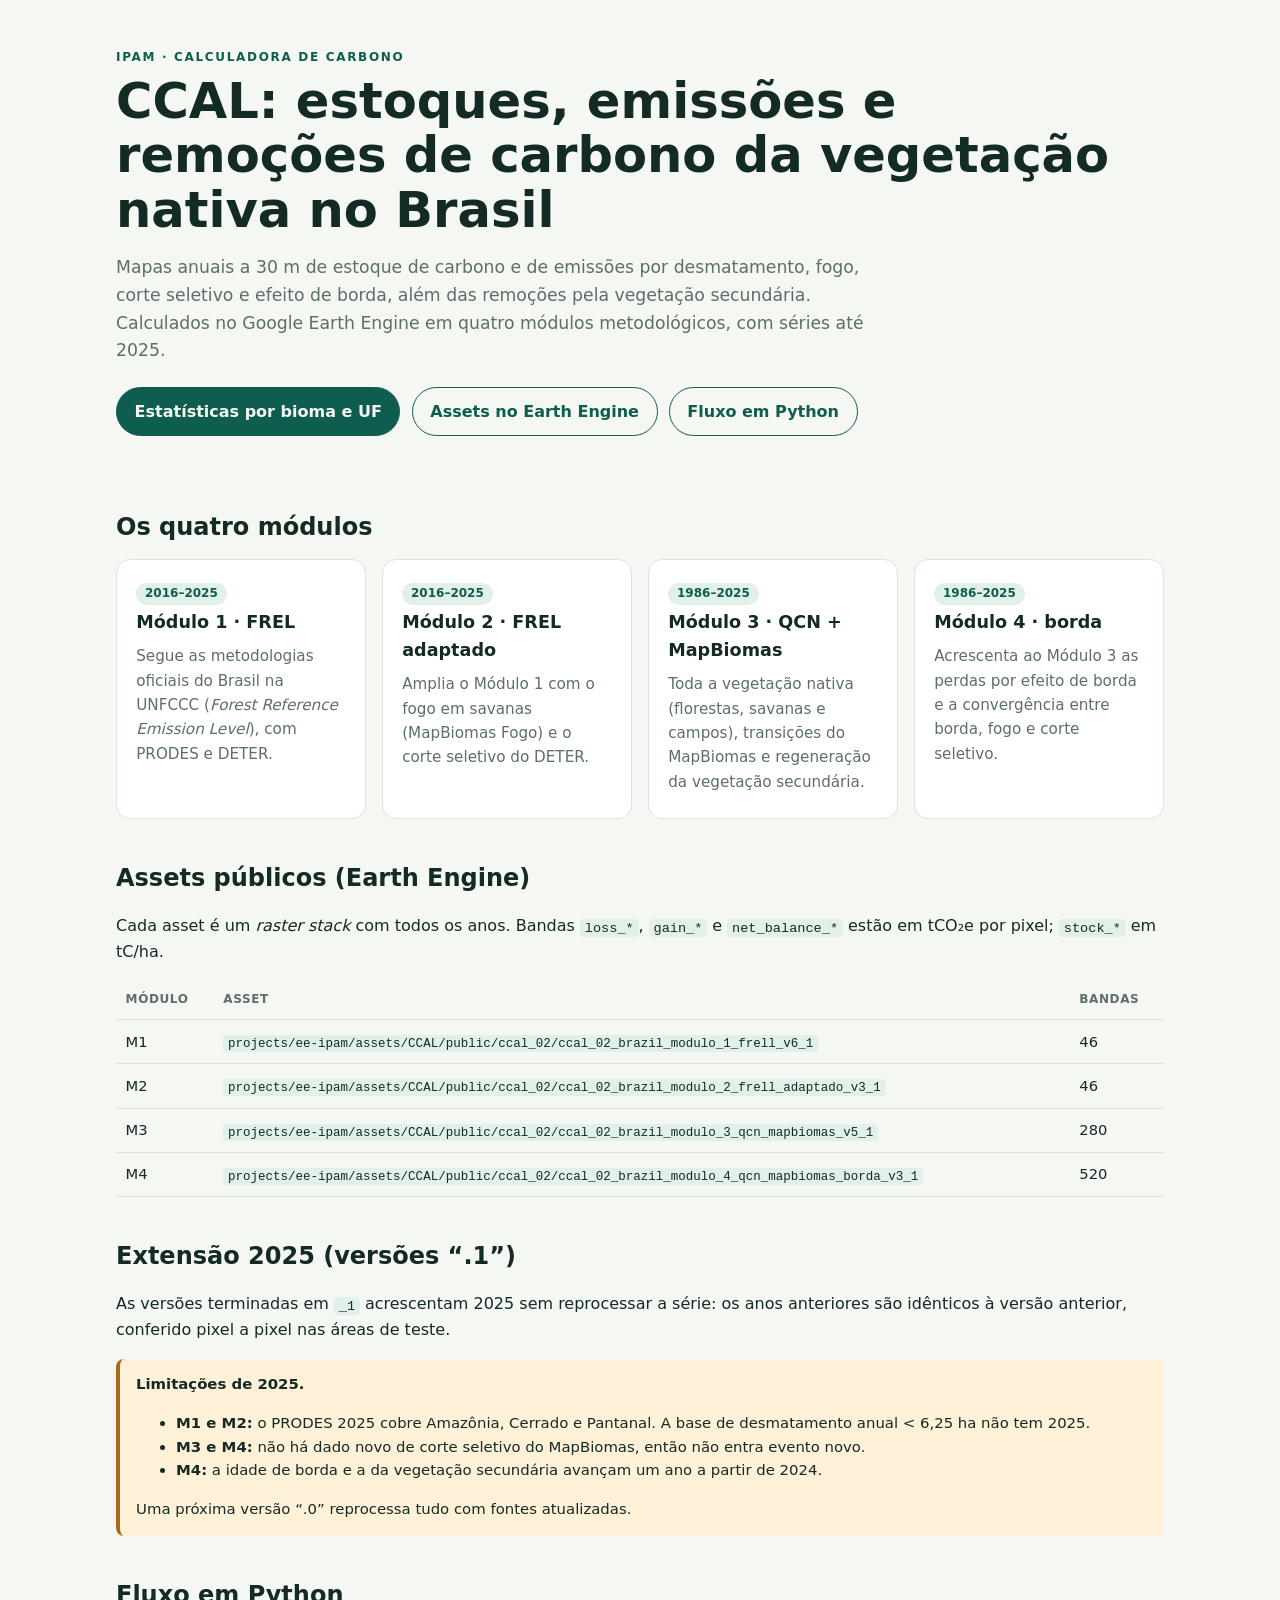
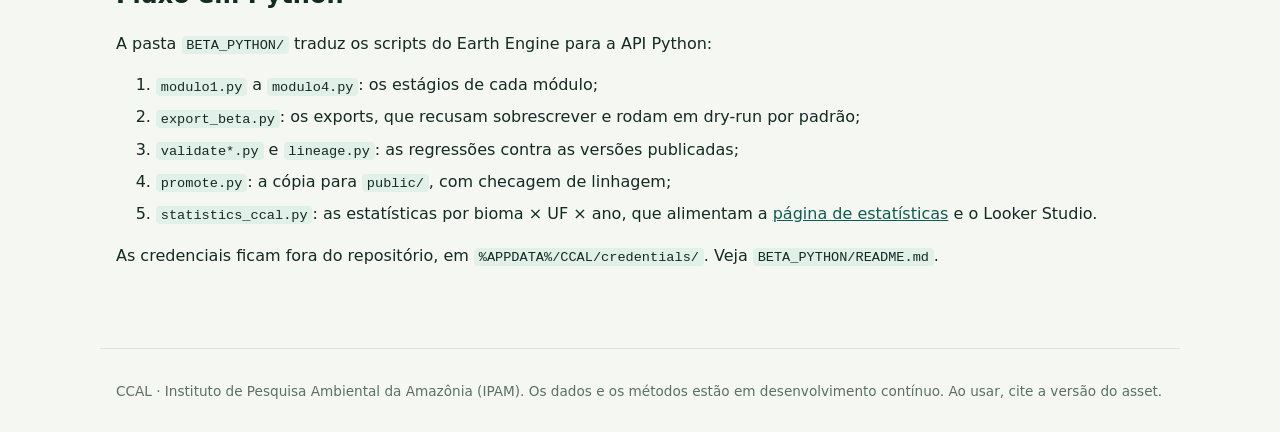
==== docs/index.html @ 39709567 "Estatísticas bioma × UF e site do GitHub Pages - statistics_ccal: extract/download/build das somas p" ====
<!doctype html>
<html lang="pt-BR">
<head>
<meta charset="utf-8">
<meta name="viewport" content="width=device-width, initial-scale=1">
<title>CCAL · Calculadora de Carbono</title>
<meta name="description" content="Calculadora de Carbono (CCAL) do IPAM: estoques, emissões e remoções de carbono da vegetação nativa no Brasil, 4 módulos metodológicos no Google Earth Engine.">
<style>
:root{--ink:#142a24;--muted:#5c6f68;--paper:#f5f7f2;--card:#fff;--line:#dbe4de;--forest:#0f5d4f;--soft:#e1f0e9;--amber:#aa6918;--amber-soft:#fff0d8}
@media (prefers-color-scheme:dark){:root{--ink:#e4ece8;--muted:#a3b5ad;--paper:#101816;--card:#17221f;--line:#2a3a35;--forest:#6cc4a6;--soft:#1d3a32;--amber:#e3ae5c;--amber-soft:#3a2d17}}
*{box-sizing:border-box}
body{margin:0;background:var(--paper);color:var(--ink);font:16px/1.6 system-ui,-apple-system,"Segoe UI",sans-serif}
a{color:var(--forest)}
header{padding:3rem 1rem 2rem;max-width:1080px;margin:auto}
.eyebrow{text-transform:uppercase;letter-spacing:.14em;font-size:.75rem;font-weight:750;color:var(--forest)}
h1{font-size:clamp(2rem,5vw,3.1rem);line-height:1.1;margin:.4rem 0 1rem}
h2{font-size:1.5rem;margin:2.5rem 0 .8rem}
header p{max-width:70ch;color:var(--muted);font-size:1.08rem}
main{max-width:1080px;margin:auto;padding:0 1rem 4rem}
.grid{display:grid;grid-template-columns:repeat(auto-fit,minmax(240px,1fr));gap:1rem}
.card{background:var(--card);border:1px solid var(--line);border-radius:14px;padding:1.2rem}
.card h3{margin:.2rem 0 .5rem;font-size:1.1rem}
.card p{margin:.3rem 0;color:var(--muted);font-size:.95rem}
.tag{display:inline-block;font-size:.75rem;font-weight:700;padding:.1rem .55rem;border-radius:99px;background:var(--soft);color:var(--forest)}
.cta{display:flex;flex-wrap:wrap;gap:.7rem;margin-top:1.4rem}
.cta a{padding:.65rem 1.1rem;border-radius:999px;border:1px solid var(--forest);text-decoration:none;font-weight:700}
.cta a.primary{background:var(--forest);color:var(--paper)}
code{font-size:.85em;background:var(--soft);padding:.1rem .3rem;border-radius:4px;overflow-wrap:anywhere}
.table-wrap{overflow-x:auto}
table{width:100%;border-collapse:collapse;font-size:.92rem;min-width:620px}
th,td{text-align:left;padding:.6rem;border-bottom:1px solid var(--line);vertical-align:top}
th{font-size:.75rem;text-transform:uppercase;letter-spacing:.05em;color:var(--muted)}
.note{background:var(--amber-soft);border-left:4px solid var(--amber);padding:.9rem 1rem;border-radius:8px;font-size:.93rem}
ol li{margin:.4rem 0}
footer{max-width:1080px;margin:auto;padding:2rem 1rem;color:var(--muted);font-size:.85rem;border-top:1px solid var(--line)}
</style>
</head>
<body>
<header>
  <div class="eyebrow">IPAM · Calculadora de Carbono</div>
  <h1>CCAL: estoques, emissões e remoções de carbono da vegetação nativa no Brasil</h1>
  <p>Mapas anuais a 30 m de estoque de carbono e de emissões por desmatamento, fogo, corte seletivo e efeito de borda, além das remoções pela vegetação secundária. Calculados no Google Earth Engine em quatro módulos metodológicos, com séries até 2025.</p>
  <div class="cta">
    <a class="primary" href="estatisticas.html">Estatísticas por bioma e UF</a>
    <a href="#dados">Assets no Earth Engine</a>
    <a href="#fluxo">Fluxo em Python</a>
  </div>
</header>
<main>
  <h2>Os quatro módulos</h2>
  <div class="grid">
    <div class="card"><span class="tag">2016–2025</span><h3>Módulo 1 · FREL</h3><p>Segue as metodologias oficiais do Brasil na UNFCCC (<em>Forest Reference Emission Level</em>), com PRODES e DETER.</p></div>
    <div class="card"><span class="tag">2016–2025</span><h3>Módulo 2 · FREL adaptado</h3><p>Amplia o Módulo 1 com o fogo em savanas (MapBiomas Fogo) e o corte seletivo do DETER.</p></div>
    <div class="card"><span class="tag">1986–2025</span><h3>Módulo 3 · QCN + MapBiomas</h3><p>Toda a vegetação nativa (florestas, savanas e campos), transições do MapBiomas e regeneração da vegetação secundária.</p></div>
    <div class="card"><span class="tag">1986–2025</span><h3>Módulo 4 · borda</h3><p>Acrescenta ao Módulo 3 as perdas por efeito de borda e a convergência entre borda, fogo e corte seletivo.</p></div>
  </div>

  <h2 id="dados">Assets públicos (Earth Engine)</h2>
  <p>Cada asset é um <em>raster stack</em> com todos os anos. Bandas <code>loss_*</code>, <code>gain_*</code> e <code>net_balance_*</code> estão em tCO₂e por pixel; <code>stock_*</code> em tC/ha.</p>
  <div class="table-wrap"><table>
    <thead><tr><th>Módulo</th><th>Asset</th><th>Bandas</th></tr></thead>
    <tbody>
      <tr><td>M1</td><td><code>projects/ee-ipam/assets/CCAL/public/ccal_02/ccal_02_brazil_modulo_1_frell_v6_1</code></td><td>46</td></tr>
      <tr><td>M2</td><td><code>projects/ee-ipam/assets/CCAL/public/ccal_02/ccal_02_brazil_modulo_2_frell_adaptado_v3_1</code></td><td>46</td></tr>
      <tr><td>M3</td><td><code>projects/ee-ipam/assets/CCAL/public/ccal_02/ccal_02_brazil_modulo_3_qcn_mapbiomas_v5_1</code></td><td>280</td></tr>
      <tr><td>M4</td><td><code>projects/ee-ipam/assets/CCAL/public/ccal_02/ccal_02_brazil_modulo_4_qcn_mapbiomas_borda_v3_1</code></td><td>520</td></tr>
    </tbody>
  </table></div>

  <h2>Extensão 2025 (versões “.1”)</h2>
  <p>As versões terminadas em <code>_1</code> acrescentam 2025 sem reprocessar a série: os anos anteriores são idênticos à versão anterior, conferido pixel a pixel nas áreas de teste.</p>
  <div class="note">
    <strong>Limitações de 2025.</strong>
    <ul>
      <li><strong>M1 e M2:</strong> o PRODES 2025 cobre Amazônia, Cerrado e Pantanal. A base de desmatamento anual &lt; 6,25 ha não tem 2025.</li>
      <li><strong>M3 e M4:</strong> não há dado novo de corte seletivo do MapBiomas, então não entra evento novo.</li>
      <li><strong>M4:</strong> a idade de borda e a da vegetação secundária avançam um ano a partir de 2024.</li>
    </ul>
    Uma próxima versão “.0” reprocessa tudo com fontes atualizadas.
  </div>

  <h2 id="fluxo">Fluxo em Python</h2>
  <p>A pasta <code>BETA_PYTHON/</code> traduz os scripts do Earth Engine para a API Python:</p>
  <ol>
    <li><code>modulo1.py</code> a <code>modulo4.py</code>: os estágios de cada módulo;</li>
    <li><code>export_beta.py</code>: os exports, que recusam sobrescrever e rodam em dry-run por padrão;</li>
    <li><code>validate*.py</code> e <code>lineage.py</code>: as regressões contra as versões publicadas;</li>
    <li><code>promote.py</code>: a cópia para <code>public/</code>, com checagem de linhagem;</li>
    <li><code>statistics_ccal.py</code>: as estatísticas por bioma × UF × ano, que alimentam a <a href="estatisticas.html">página de estatísticas</a> e o Looker Studio.</li>
  </ol>
  <p>As credenciais ficam fora do repositório, em <code>%APPDATA%/CCAL/credentials/</code>. Veja <code>BETA_PYTHON/README.md</code>.</p>
</main>
<footer>CCAL · Instituto de Pesquisa Ambiental da Amazônia (IPAM). Os dados e os métodos estão em desenvolvimento contínuo. Ao usar, cite a versão do asset.</footer>
</body>
</html>
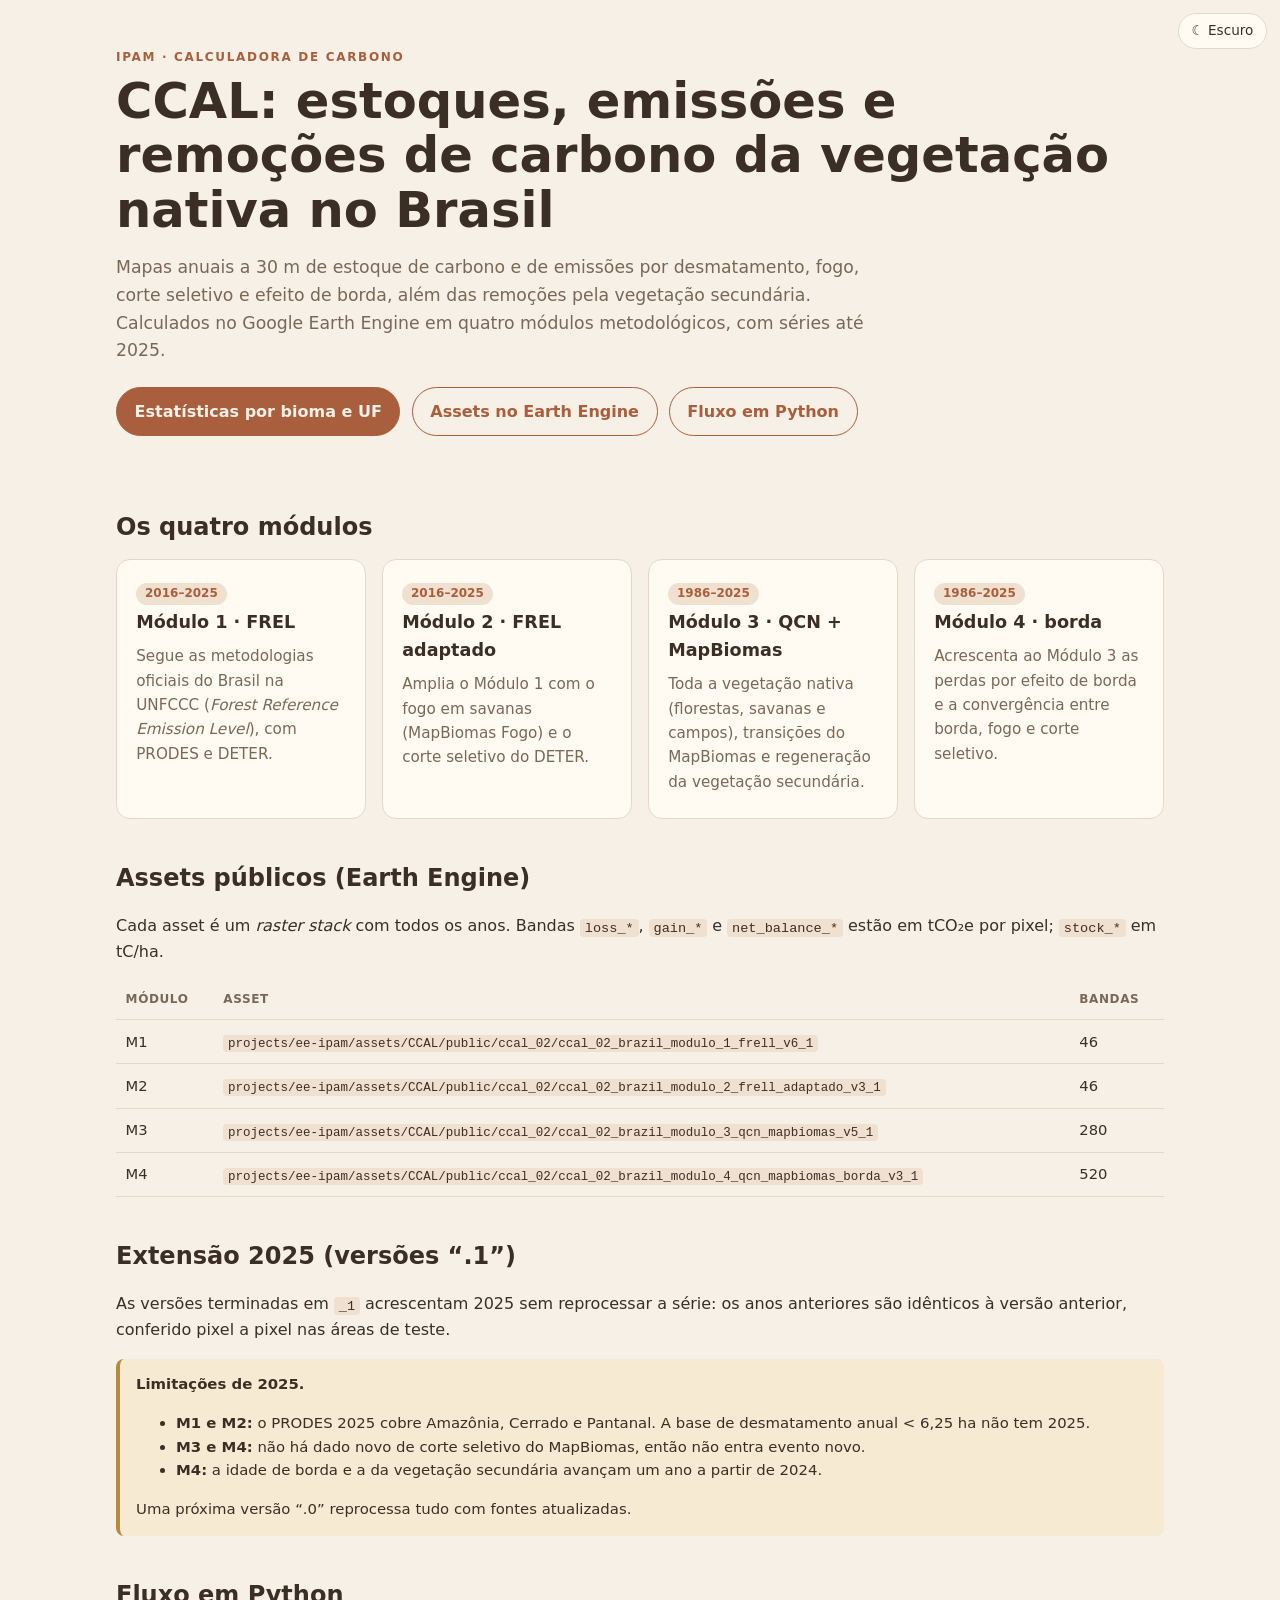
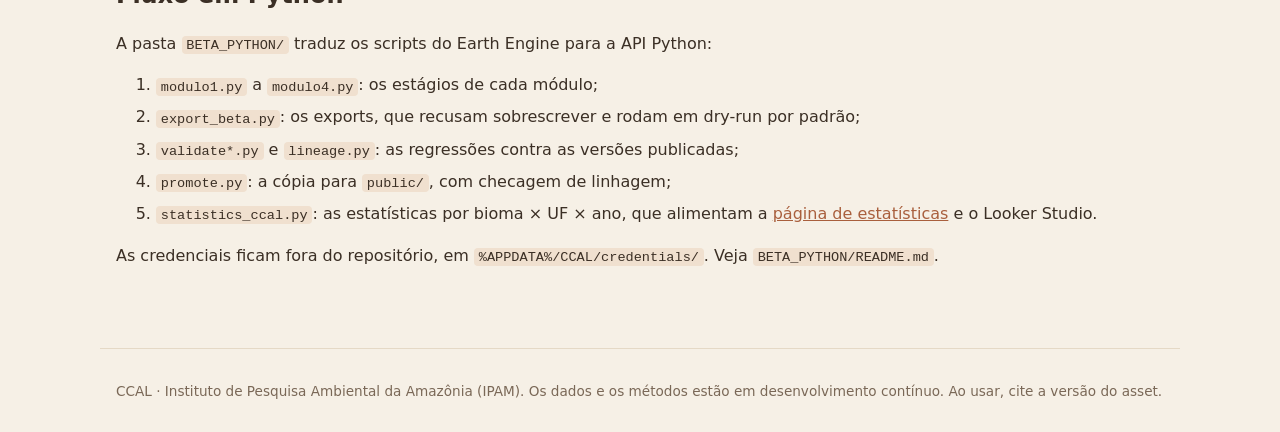
==== commit 1a3760e8: "Site: tema claro terroso/pastel e alternativa escura terrosa (botão de tema) Co-Authored-By: Claude " ====
--- a/docs/index.html
+++ b/docs/index.html
@@ -6,8 +6,9 @@
 <title>CCAL · Calculadora de Carbono</title>
 <meta name="description" content="Calculadora de Carbono (CCAL) do IPAM: estoques, emissões e remoções de carbono da vegetação nativa no Brasil, 4 módulos metodológicos no Google Earth Engine.">
 <style>
-:root{--ink:#142a24;--muted:#5c6f68;--paper:#f5f7f2;--card:#fff;--line:#dbe4de;--forest:#0f5d4f;--soft:#e1f0e9;--amber:#aa6918;--amber-soft:#fff0d8}
-@media (prefers-color-scheme:dark){:root{--ink:#e4ece8;--muted:#a3b5ad;--paper:#101816;--card:#17221f;--line:#2a3a35;--forest:#6cc4a6;--soft:#1d3a32;--amber:#e3ae5c;--amber-soft:#3a2d17}}
+:root{--ink:#3b2f25;--muted:#7a6857;--paper:#f6f0e6;--card:#fffaf2;--line:#e5d9c6;--forest:#a95f3d;--soft:#f0e0cf;--amber:#b88a3e;--amber-soft:#f6ead2}
+:root[data-theme=dark]{--ink:#f1e6d6;--muted:#c4b29d;--paper:#352b24;--card:#41352c;--line:#5a4a3d;--forest:#e2a17c;--soft:#4d3d31;--amber:#d9b26a;--amber-soft:#4a3d2a}
+.theme{position:fixed;top:.8rem;right:.8rem;border:1px solid var(--line);background:var(--card);color:var(--ink);border-radius:999px;padding:.4rem .8rem;font:inherit;font-size:.85rem;cursor:pointer}
 *{box-sizing:border-box}
 body{margin:0;background:var(--paper);color:var(--ink);font:16px/1.6 system-ui,-apple-system,"Segoe UI",sans-serif}
 a{color:var(--forest)}
@@ -36,6 +37,13 @@
 </style>
 </head>
 <body>
+<button class="theme" id="theme" type="button">☾ Escuro</button>
+<script>
+(function(){var r=document.documentElement,b=document.getElementById('theme');
+function set(t){r.dataset.theme=t;b.textContent=t==='dark'?'☀ Claro':'☾ Escuro';try{localStorage.setItem('ccal-theme',t)}catch(e){}}
+var s='light';try{s=localStorage.getItem('ccal-theme')||'light'}catch(e){}set(s);
+b.onclick=function(){set(r.dataset.theme==='dark'?'light':'dark')};})();
+</script>
 <header>
   <div class="eyebrow">IPAM · Calculadora de Carbono</div>
   <h1>CCAL: estoques, emissões e remoções de carbono da vegetação nativa no Brasil</h1>
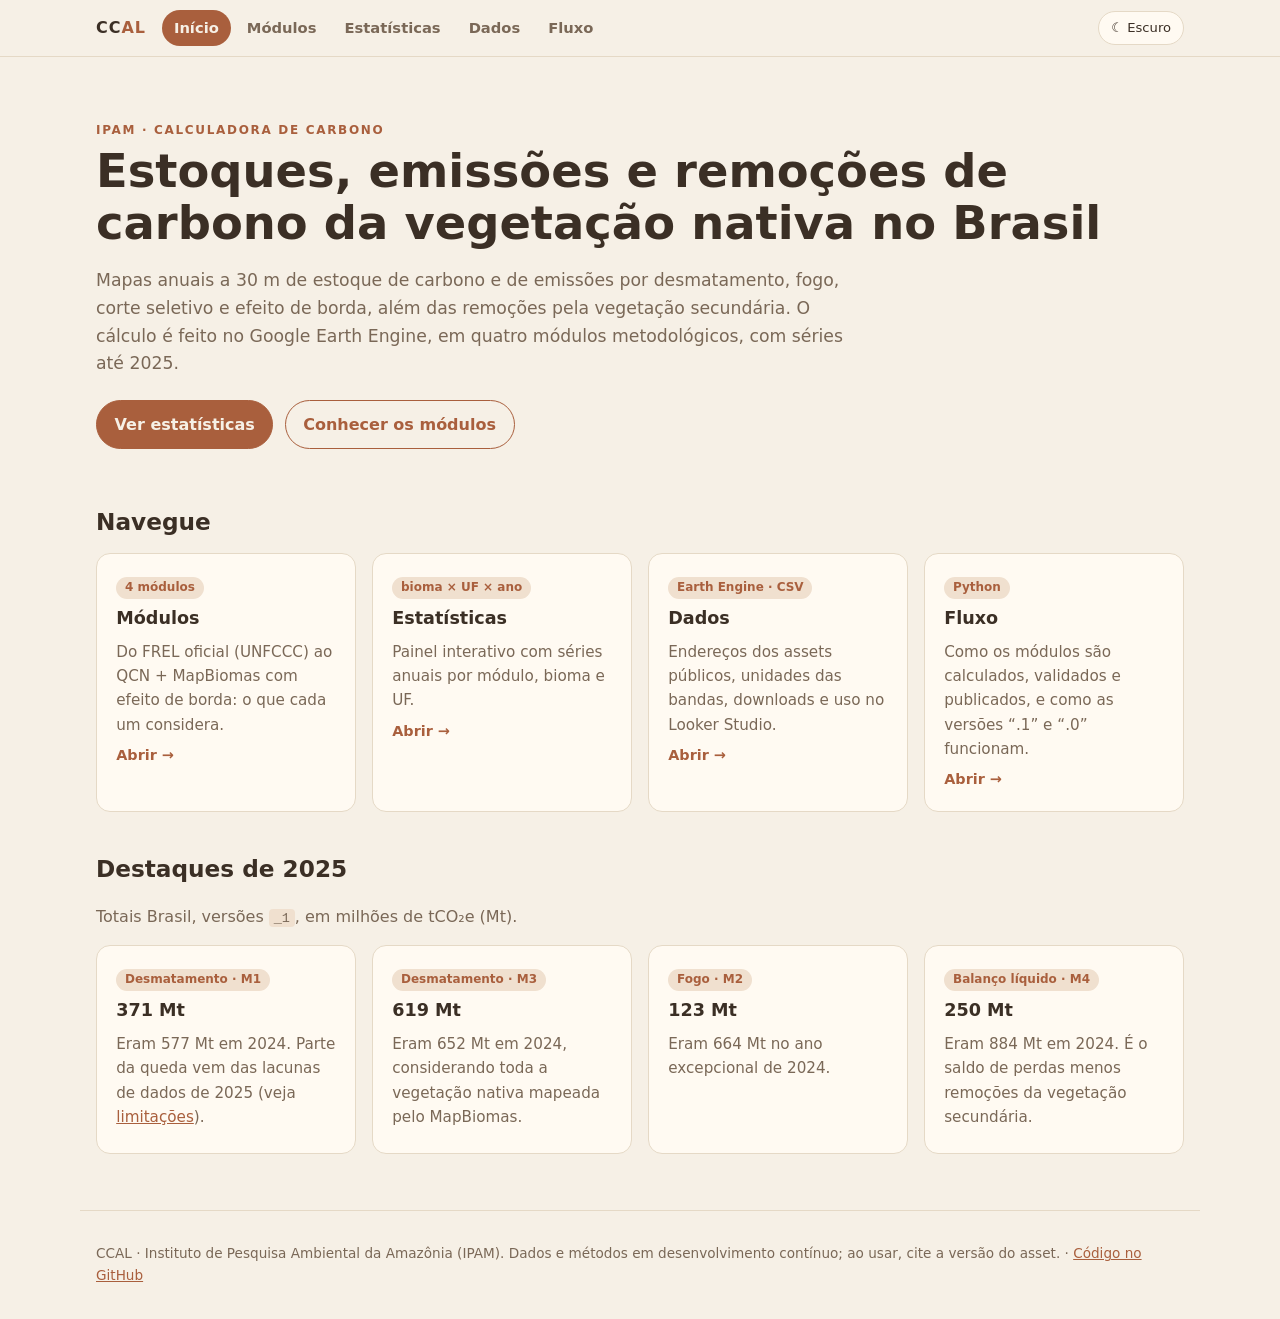
==== commit ed3338f5: "Site: home com navegação entre páginas (Módulos, Estatísticas, Dados, Fluxo) e CSS/JS comuns Co-Auth" ====
--- a/docs/index.html
+++ b/docs/index.html
@@ -4,100 +4,39 @@
 <meta charset="utf-8">
 <meta name="viewport" content="width=device-width, initial-scale=1">
 <title>CCAL · Calculadora de Carbono</title>
-<meta name="description" content="Calculadora de Carbono (CCAL) do IPAM: estoques, emissões e remoções de carbono da vegetação nativa no Brasil, 4 módulos metodológicos no Google Earth Engine.">
-<style>
-:root{--ink:#3b2f25;--muted:#7a6857;--paper:#f6f0e6;--card:#fffaf2;--line:#e5d9c6;--forest:#a95f3d;--soft:#f0e0cf;--amber:#b88a3e;--amber-soft:#f6ead2}
-:root[data-theme=dark]{--ink:#f1e6d6;--muted:#c4b29d;--paper:#352b24;--card:#41352c;--line:#5a4a3d;--forest:#e2a17c;--soft:#4d3d31;--amber:#d9b26a;--amber-soft:#4a3d2a}
-.theme{position:fixed;top:.8rem;right:.8rem;border:1px solid var(--line);background:var(--card);color:var(--ink);border-radius:999px;padding:.4rem .8rem;font:inherit;font-size:.85rem;cursor:pointer}
-*{box-sizing:border-box}
-body{margin:0;background:var(--paper);color:var(--ink);font:16px/1.6 system-ui,-apple-system,"Segoe UI",sans-serif}
-a{color:var(--forest)}
-header{padding:3rem 1rem 2rem;max-width:1080px;margin:auto}
-.eyebrow{text-transform:uppercase;letter-spacing:.14em;font-size:.75rem;font-weight:750;color:var(--forest)}
-h1{font-size:clamp(2rem,5vw,3.1rem);line-height:1.1;margin:.4rem 0 1rem}
-h2{font-size:1.5rem;margin:2.5rem 0 .8rem}
-header p{max-width:70ch;color:var(--muted);font-size:1.08rem}
-main{max-width:1080px;margin:auto;padding:0 1rem 4rem}
-.grid{display:grid;grid-template-columns:repeat(auto-fit,minmax(240px,1fr));gap:1rem}
-.card{background:var(--card);border:1px solid var(--line);border-radius:14px;padding:1.2rem}
-.card h3{margin:.2rem 0 .5rem;font-size:1.1rem}
-.card p{margin:.3rem 0;color:var(--muted);font-size:.95rem}
-.tag{display:inline-block;font-size:.75rem;font-weight:700;padding:.1rem .55rem;border-radius:99px;background:var(--soft);color:var(--forest)}
-.cta{display:flex;flex-wrap:wrap;gap:.7rem;margin-top:1.4rem}
-.cta a{padding:.65rem 1.1rem;border-radius:999px;border:1px solid var(--forest);text-decoration:none;font-weight:700}
-.cta a.primary{background:var(--forest);color:var(--paper)}
-code{font-size:.85em;background:var(--soft);padding:.1rem .3rem;border-radius:4px;overflow-wrap:anywhere}
-.table-wrap{overflow-x:auto}
-table{width:100%;border-collapse:collapse;font-size:.92rem;min-width:620px}
-th,td{text-align:left;padding:.6rem;border-bottom:1px solid var(--line);vertical-align:top}
-th{font-size:.75rem;text-transform:uppercase;letter-spacing:.05em;color:var(--muted)}
-.note{background:var(--amber-soft);border-left:4px solid var(--amber);padding:.9rem 1rem;border-radius:8px;font-size:.93rem}
-ol li{margin:.4rem 0}
-footer{max-width:1080px;margin:auto;padding:2rem 1rem;color:var(--muted);font-size:.85rem;border-top:1px solid var(--line)}
-</style>
+<meta name="description" content="Calculadora de Carbono (CCAL) do IPAM: estoques, emissões e remoções de carbono da vegetação nativa no Brasil, em 4 módulos no Google Earth Engine.">
+<link rel="stylesheet" href="assets/site.css">
 </head>
 <body>
-<button class="theme" id="theme" type="button">☾ Escuro</button>
-<script>
-(function(){var r=document.documentElement,b=document.getElementById('theme');
-function set(t){r.dataset.theme=t;b.textContent=t==='dark'?'☀ Claro':'☾ Escuro';try{localStorage.setItem('ccal-theme',t)}catch(e){}}
-var s='light';try{s=localStorage.getItem('ccal-theme')||'light'}catch(e){}set(s);
-b.onclick=function(){set(r.dataset.theme==='dark'?'light':'dark')};})();
-</script>
-<header>
-  <div class="eyebrow">IPAM · Calculadora de Carbono</div>
-  <h1>CCAL: estoques, emissões e remoções de carbono da vegetação nativa no Brasil</h1>
-  <p>Mapas anuais a 30 m de estoque de carbono e de emissões por desmatamento, fogo, corte seletivo e efeito de borda, além das remoções pela vegetação secundária. Calculados no Google Earth Engine em quatro módulos metodológicos, com séries até 2025.</p>
-  <div class="cta">
-    <a class="primary" href="estatisticas.html">Estatísticas por bioma e UF</a>
-    <a href="#dados">Assets no Earth Engine</a>
-    <a href="#fluxo">Fluxo em Python</a>
-  </div>
-</header>
+<script src="assets/site.js"></script>
 <main>
-  <h2>Os quatro módulos</h2>
+  <section class="hero">
+    <div class="eyebrow">IPAM · Calculadora de Carbono</div>
+    <h1>Estoques, emissões e remoções de carbono da vegetação nativa no Brasil</h1>
+    <p class="lead">Mapas anuais a 30 m de estoque de carbono e de emissões por desmatamento, fogo, corte seletivo e efeito de borda, além das remoções pela vegetação secundária. O cálculo é feito no Google Earth Engine, em quatro módulos metodológicos, com séries até 2025.</p>
+    <div class="cta">
+      <a class="primary" href="estatisticas.html">Ver estatísticas</a>
+      <a href="modulos.html">Conhecer os módulos</a>
+    </div>
+  </section>
+
+  <h2>Navegue</h2>
   <div class="grid">
-    <div class="card"><span class="tag">2016–2025</span><h3>Módulo 1 · FREL</h3><p>Segue as metodologias oficiais do Brasil na UNFCCC (<em>Forest Reference Emission Level</em>), com PRODES e DETER.</p></div>
-    <div class="card"><span class="tag">2016–2025</span><h3>Módulo 2 · FREL adaptado</h3><p>Amplia o Módulo 1 com o fogo em savanas (MapBiomas Fogo) e o corte seletivo do DETER.</p></div>
-    <div class="card"><span class="tag">1986–2025</span><h3>Módulo 3 · QCN + MapBiomas</h3><p>Toda a vegetação nativa (florestas, savanas e campos), transições do MapBiomas e regeneração da vegetação secundária.</p></div>
-    <div class="card"><span class="tag">1986–2025</span><h3>Módulo 4 · borda</h3><p>Acrescenta ao Módulo 3 as perdas por efeito de borda e a convergência entre borda, fogo e corte seletivo.</p></div>
+    <a class="card" href="modulos.html"><span class="tag">4 módulos</span><h3>Módulos</h3><p>Do FREL oficial (UNFCCC) ao QCN + MapBiomas com efeito de borda: o que cada um considera.</p><span class="go">Abrir →</span></a>
+    <a class="card" href="estatisticas.html"><span class="tag">bioma × UF × ano</span><h3>Estatísticas</h3><p>Painel interativo com séries anuais por módulo, bioma e UF.</p><span class="go">Abrir →</span></a>
+    <a class="card" href="dados.html"><span class="tag">Earth Engine · CSV</span><h3>Dados</h3><p>Endereços dos assets públicos, unidades das bandas, downloads e uso no Looker Studio.</p><span class="go">Abrir →</span></a>
+    <a class="card" href="fluxo.html"><span class="tag">Python</span><h3>Fluxo</h3><p>Como os módulos são calculados, validados e publicados, e como as versões “.1” e “.0” funcionam.</p><span class="go">Abrir →</span></a>
   </div>
 
-  <h2 id="dados">Assets públicos (Earth Engine)</h2>
-  <p>Cada asset é um <em>raster stack</em> com todos os anos. Bandas <code>loss_*</code>, <code>gain_*</code> e <code>net_balance_*</code> estão em tCO₂e por pixel; <code>stock_*</code> em tC/ha.</p>
-  <div class="table-wrap"><table>
-    <thead><tr><th>Módulo</th><th>Asset</th><th>Bandas</th></tr></thead>
-    <tbody>
-      <tr><td>M1</td><td><code>projects/ee-ipam/assets/CCAL/public/ccal_02/ccal_02_brazil_modulo_1_frell_v6_1</code></td><td>46</td></tr>
-      <tr><td>M2</td><td><code>projects/ee-ipam/assets/CCAL/public/ccal_02/ccal_02_brazil_modulo_2_frell_adaptado_v3_1</code></td><td>46</td></tr>
-      <tr><td>M3</td><td><code>projects/ee-ipam/assets/CCAL/public/ccal_02/ccal_02_brazil_modulo_3_qcn_mapbiomas_v5_1</code></td><td>280</td></tr>
-      <tr><td>M4</td><td><code>projects/ee-ipam/assets/CCAL/public/ccal_02/ccal_02_brazil_modulo_4_qcn_mapbiomas_borda_v3_1</code></td><td>520</td></tr>
-    </tbody>
-  </table></div>
-
-  <h2>Extensão 2025 (versões “.1”)</h2>
-  <p>As versões terminadas em <code>_1</code> acrescentam 2025 sem reprocessar a série: os anos anteriores são idênticos à versão anterior, conferido pixel a pixel nas áreas de teste.</p>
-  <div class="note">
-    <strong>Limitações de 2025.</strong>
-    <ul>
-      <li><strong>M1 e M2:</strong> o PRODES 2025 cobre Amazônia, Cerrado e Pantanal. A base de desmatamento anual &lt; 6,25 ha não tem 2025.</li>
-      <li><strong>M3 e M4:</strong> não há dado novo de corte seletivo do MapBiomas, então não entra evento novo.</li>
-      <li><strong>M4:</strong> a idade de borda e a da vegetação secundária avançam um ano a partir de 2024.</li>
-    </ul>
-    Uma próxima versão “.0” reprocessa tudo com fontes atualizadas.
+  <h2>Destaques de 2025</h2>
+  <p class="muted">Totais Brasil, versões <code>_1</code>, em milhões de tCO₂e (Mt).</p>
+  <div class="grid">
+    <div class="card"><span class="tag">Desmatamento · M1</span><h3>371 Mt</h3><p>Eram 577 Mt em 2024. Parte da queda vem das lacunas de dados de 2025 (veja <a href="dados.html#limitacoes">limitações</a>).</p></div>
+    <div class="card"><span class="tag">Desmatamento · M3</span><h3>619 Mt</h3><p>Eram 652 Mt em 2024, considerando toda a vegetação nativa mapeada pelo MapBiomas.</p></div>
+    <div class="card"><span class="tag">Fogo · M2</span><h3>123 Mt</h3><p>Eram 664 Mt no ano excepcional de 2024.</p></div>
+    <div class="card"><span class="tag">Balanço líquido · M4</span><h3>250 Mt</h3><p>Eram 884 Mt em 2024. É o saldo de perdas menos remoções da vegetação secundária.</p></div>
   </div>
-
-  <h2 id="fluxo">Fluxo em Python</h2>
-  <p>A pasta <code>BETA_PYTHON/</code> traduz os scripts do Earth Engine para a API Python:</p>
-  <ol>
-    <li><code>modulo1.py</code> a <code>modulo4.py</code>: os estágios de cada módulo;</li>
-    <li><code>export_beta.py</code>: os exports, que recusam sobrescrever e rodam em dry-run por padrão;</li>
-    <li><code>validate*.py</code> e <code>lineage.py</code>: as regressões contra as versões publicadas;</li>
-    <li><code>promote.py</code>: a cópia para <code>public/</code>, com checagem de linhagem;</li>
-    <li><code>statistics_ccal.py</code>: as estatísticas por bioma × UF × ano, que alimentam a <a href="estatisticas.html">página de estatísticas</a> e o Looker Studio.</li>
-  </ol>
-  <p>As credenciais ficam fora do repositório, em <code>%APPDATA%/CCAL/credentials/</code>. Veja <code>BETA_PYTHON/README.md</code>.</p>
 </main>
-<footer>CCAL · Instituto de Pesquisa Ambiental da Amazônia (IPAM). Os dados e os métodos estão em desenvolvimento contínuo. Ao usar, cite a versão do asset.</footer>
+<footer>CCAL · Instituto de Pesquisa Ambiental da Amazônia (IPAM). Dados e métodos em desenvolvimento contínuo; ao usar, cite a versão do asset. · <a href="https://github.com/wallyboy22/carboncal_2-0">Código no GitHub</a></footer>
 </body>
 </html>
--- a/docs/assets/site.css
+++ b/docs/assets/site.css
@@ -0,0 +1,43 @@
+:root{--ink:#3b2f25;--muted:#7a6857;--paper:#f6f0e6;--card:#fffaf2;--line:#e5d9c6;--accent:#a95f3d;--soft:#f0e0cf;
+--amber:#b88a3e;--amber-soft:#f6ead2;--m1:#b8653f;--m2:#c49a3c;--m3:#6f8f5c;--m4:#8f6f8a}
+:root[data-theme=dark]{--ink:#f1e6d6;--muted:#c4b29d;--paper:#352b24;--card:#41352c;--line:#5a4a3d;--accent:#e2a17c;--soft:#4d3d31;
+--amber:#d9b26a;--amber-soft:#4a3d2a;--m1:#e59a72;--m2:#e2c06f;--m3:#a9c58f;--m4:#c9a3c2}
+*{box-sizing:border-box}
+body{margin:0;background:var(--paper);color:var(--ink);font:16px/1.6 system-ui,-apple-system,"Segoe UI",sans-serif}
+a{color:var(--accent)}
+.top{position:sticky;top:0;z-index:10;background:var(--paper);border-bottom:1px solid var(--line)}
+.top-in{max-width:1120px;margin:auto;padding:.6rem 1rem;display:flex;align-items:center;gap:1rem}
+.brand{font-weight:800;letter-spacing:.06em;text-decoration:none;color:var(--ink);white-space:nowrap}
+.brand span{color:var(--accent)}
+.top nav{display:flex;gap:.25rem;overflow-x:auto;flex:1;scrollbar-width:none}
+.top nav a{padding:.4rem .75rem;border-radius:999px;text-decoration:none;color:var(--muted);font-weight:650;font-size:.92rem;white-space:nowrap}
+.top nav a:hover{background:var(--soft);color:var(--ink)}
+.top nav a[aria-current=page]{background:var(--accent);color:var(--paper)}
+.theme{border:1px solid var(--line);background:var(--card);color:var(--ink);border-radius:999px;padding:.35rem .75rem;font:inherit;font-size:.82rem;cursor:pointer;white-space:nowrap}
+main,.wrap{max-width:1120px;margin:auto;padding:1.5rem 1rem 3.5rem}
+.hero{padding:2.5rem 0 1rem}
+.eyebrow{text-transform:uppercase;letter-spacing:.14em;font-size:.75rem;font-weight:750;color:var(--accent)}
+h1{font-size:clamp(1.8rem,4.5vw,2.9rem);line-height:1.12;margin:.4rem 0 1rem}
+h2{font-size:1.45rem;margin:2.4rem 0 .8rem}
+.lead{max-width:70ch;color:var(--muted);font-size:1.08rem}
+.muted{color:var(--muted)}
+.grid{display:grid;grid-template-columns:repeat(auto-fit,minmax(240px,1fr));gap:1rem}
+.card{background:var(--card);border:1px solid var(--line);border-radius:14px;padding:1.2rem;margin:0}
+.card h3{margin:.3rem 0 .5rem;font-size:1.1rem}
+.card p{margin:.3rem 0;color:var(--muted);font-size:.95rem}
+a.card{text-decoration:none;color:var(--ink);display:block;transition:transform .15s,border-color .15s}
+a.card:hover{transform:translateY(-2px);border-color:var(--accent)}
+a.card .go{color:var(--accent);font-weight:700;font-size:.9rem}
+.tag{display:inline-block;font-size:.75rem;font-weight:700;padding:.1rem .55rem;border-radius:99px;background:var(--soft);color:var(--accent)}
+.dot{display:inline-block;width:.7rem;height:.7rem;border-radius:50%;margin-right:.4rem;vertical-align:middle}
+.cta{display:flex;flex-wrap:wrap;gap:.7rem;margin-top:1.4rem}
+.cta a{padding:.65rem 1.1rem;border-radius:999px;border:1px solid var(--accent);text-decoration:none;font-weight:700}
+.cta a.primary{background:var(--accent);color:var(--paper)}
+code{font-size:.85em;background:var(--soft);padding:.1rem .3rem;border-radius:4px;overflow-wrap:anywhere}
+.table-wrap{overflow-x:auto}
+table{width:100%;border-collapse:collapse;font-size:.92rem;min-width:560px}
+th,td{text-align:left;padding:.6rem;border-bottom:1px solid var(--line);vertical-align:top}
+th{font-size:.74rem;text-transform:uppercase;letter-spacing:.05em;color:var(--muted)}
+.note{background:var(--amber-soft);border-left:4px solid var(--amber);padding:.9rem 1rem;border-radius:8px;font-size:.94rem}
+ol li,ul li{margin:.35rem 0}
+footer{max-width:1120px;margin:auto;padding:2rem 1rem;color:var(--muted);font-size:.85rem;border-top:1px solid var(--line)}
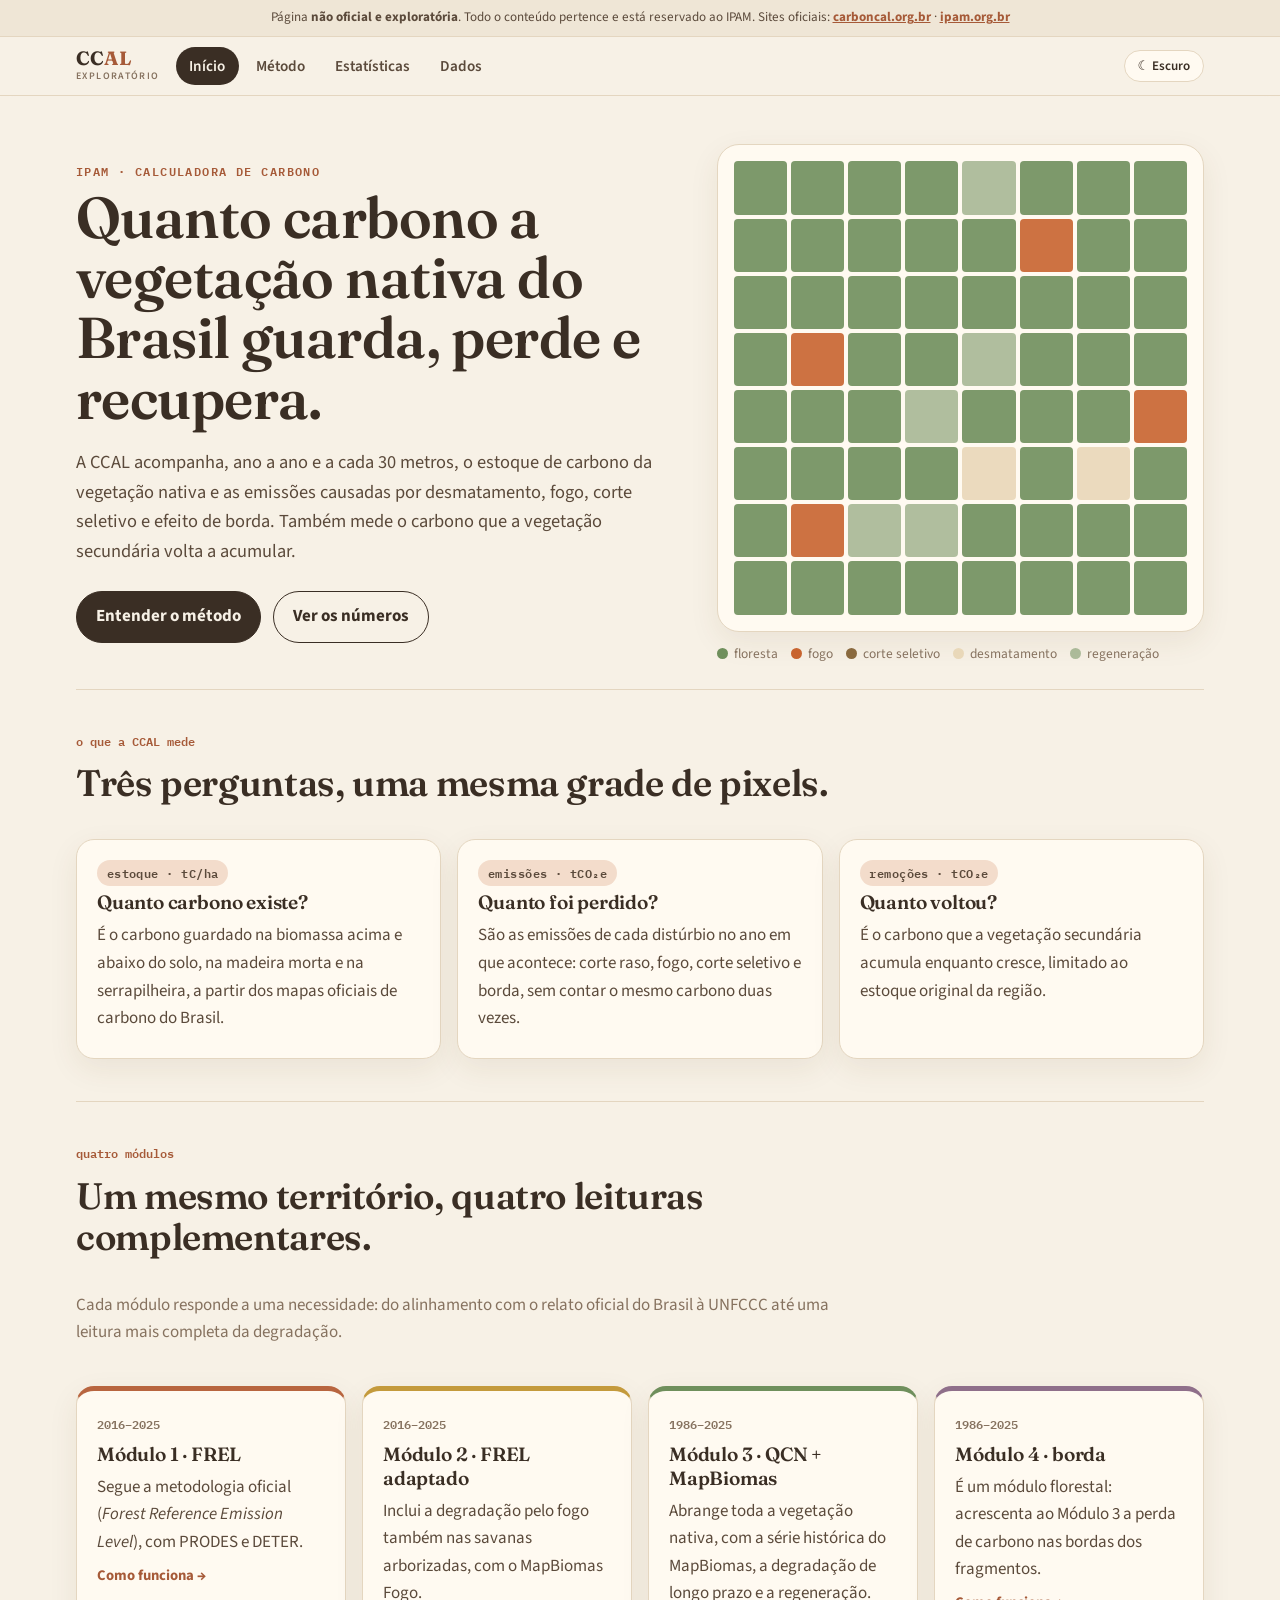
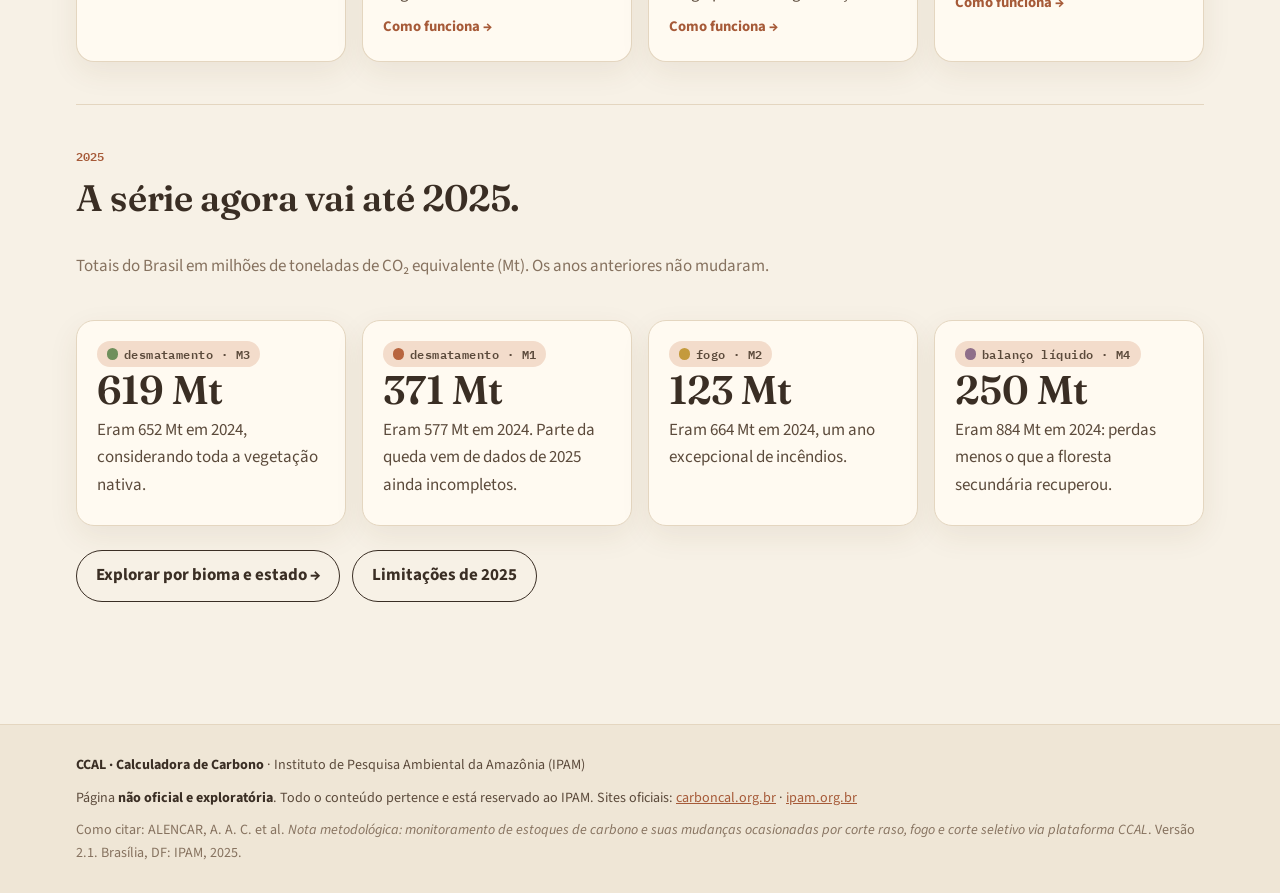
==== commit 2a8a7334: "Site exploratório reestruturado para público externo - Início, Método, Estatísticas e Dados; aviso d" ====
--- a/docs/index.html
+++ b/docs/index.html
@@ -4,39 +4,74 @@
 <meta charset="utf-8">
 <meta name="viewport" content="width=device-width, initial-scale=1">
 <title>CCAL · Calculadora de Carbono</title>
-<meta name="description" content="Calculadora de Carbono (CCAL) do IPAM: estoques, emissões e remoções de carbono da vegetação nativa no Brasil, em 4 módulos no Google Earth Engine.">
+<meta name="description" content="Página exploratória e não oficial sobre a Calculadora de Carbono (CCAL) do IPAM: estoques, emissões e remoções de carbono da vegetação nativa no Brasil.">
+<link rel="preconnect" href="https://fonts.googleapis.com"><link rel="preconnect" href="https://fonts.gstatic.com" crossorigin>
+<link href="https://fonts.googleapis.com/css2?family=Fraunces:opsz,wght@9..144,500;9..144,600&family=IBM+Plex+Mono:wght@500;600&family=Source+Sans+3:wght@400;600;700&display=swap" rel="stylesheet">
 <link rel="stylesheet" href="assets/site.css">
+<style>
+.hero-grid{display:grid;grid-template-columns:minmax(0,1.25fr) minmax(0,1fr);gap:2rem;align-items:center;padding:3rem 0 1.5rem}
+.hero-grid .hero{padding:0}
+.pix{display:grid;grid-template-columns:repeat(8,1fr);gap:4px;padding:1rem;background:var(--card);border:1px solid var(--line);border-radius:22px;box-shadow:var(--shadow)}
+.pix i{aspect-ratio:1;border-radius:4px;background:var(--sage);opacity:.9}
+.pix i.f{background:var(--fire)}.pix i.l{background:var(--logging)}.pix i.d{background:var(--sand)}.pix i.r{background:var(--regen);opacity:.55}.pix i.e{background:var(--edge)}
+.legend{display:flex;flex-wrap:wrap;gap:.8rem;margin-top:.7rem;font-size:.84rem;color:var(--muted)}
+.legend span{display:inline-flex;align-items:center;gap:.35rem}
+.mod{border-top:5px solid var(--c)}
+.mod .yrs{font:600 .75rem var(--mono);color:var(--muted)}
+@media (max-width:820px){.hero-grid{grid-template-columns:1fr}}
+</style>
 </head>
 <body>
 <script src="assets/site.js"></script>
 <main>
-  <section class="hero">
-    <div class="eyebrow">IPAM · Calculadora de Carbono</div>
-    <h1>Estoques, emissões e remoções de carbono da vegetação nativa no Brasil</h1>
-    <p class="lead">Mapas anuais a 30 m de estoque de carbono e de emissões por desmatamento, fogo, corte seletivo e efeito de borda, além das remoções pela vegetação secundária. O cálculo é feito no Google Earth Engine, em quatro módulos metodológicos, com séries até 2025.</p>
-    <div class="cta">
-      <a class="primary" href="estatisticas.html">Ver estatísticas</a>
-      <a href="modulos.html">Conhecer os módulos</a>
+  <div class="hero-grid">
+    <section class="hero">
+      <div class="eyebrow">IPAM · Calculadora de Carbono</div>
+      <h1>Quanto carbono a vegetação nativa do Brasil guarda, perde e recupera.</h1>
+      <p class="lead">A CCAL acompanha, ano a ano e a cada 30 metros, o estoque de carbono da vegetação nativa e as emissões causadas por desmatamento, fogo, corte seletivo e efeito de borda. Também mede o carbono que a vegetação secundária volta a acumular.</p>
+      <div class="cta"><a class="btn primary" href="metodo.html">Entender o método</a><a class="btn" href="estatisticas.html">Ver os números</a></div>
+    </section>
+    <div aria-hidden="true">
+      <div class="pix" id="pix"></div>
+      <div class="legend"><span><i class="dot" style="background:var(--sage)"></i>floresta</span><span><i class="dot" style="background:var(--fire)"></i>fogo</span><span><i class="dot" style="background:var(--logging)"></i>corte seletivo</span><span><i class="dot" style="background:var(--sand)"></i>desmatamento</span><span><i class="dot" style="background:var(--regen);opacity:.55"></i>regeneração</span></div>
+    </div>
+  </div>
+
+  <section class="block">
+    <div class="sec-head"><span class="num">o que a CCAL mede</span><h2>Três perguntas, uma mesma grade de pixels.</h2></div>
+    <div class="grid">
+      <div class="card"><span class="tag">estoque · tC/ha</span><h3>Quanto carbono existe?</h3><p>É o carbono guardado na biomassa acima e abaixo do solo, na madeira morta e na serrapilheira, a partir dos mapas oficiais de carbono do Brasil.</p></div>
+      <div class="card"><span class="tag">emissões · tCO₂e</span><h3>Quanto foi perdido?</h3><p>São as emissões de cada distúrbio no ano em que acontece: corte raso, fogo, corte seletivo e borda, sem contar o mesmo carbono duas vezes.</p></div>
+      <div class="card"><span class="tag">remoções · tCO₂e</span><h3>Quanto voltou?</h3><p>É o carbono que a vegetação secundária acumula enquanto cresce, limitado ao estoque original da região.</p></div>
     </div>
   </section>
 
-  <h2>Navegue</h2>
-  <div class="grid">
-    <a class="card" href="modulos.html"><span class="tag">4 módulos</span><h3>Módulos</h3><p>Do FREL oficial (UNFCCC) ao QCN + MapBiomas com efeito de borda: o que cada um considera.</p><span class="go">Abrir →</span></a>
-    <a class="card" href="estatisticas.html"><span class="tag">bioma × UF × ano</span><h3>Estatísticas</h3><p>Painel interativo com séries anuais por módulo, bioma e UF.</p><span class="go">Abrir →</span></a>
-    <a class="card" href="dados.html"><span class="tag">Earth Engine · CSV</span><h3>Dados</h3><p>Endereços dos assets públicos, unidades das bandas, downloads e uso no Looker Studio.</p><span class="go">Abrir →</span></a>
-    <a class="card" href="fluxo.html"><span class="tag">Python</span><h3>Fluxo</h3><p>Como os módulos são calculados, validados e publicados, e como as versões “.1” e “.0” funcionam.</p><span class="go">Abrir →</span></a>
-  </div>
+  <section class="block">
+    <div class="sec-head"><span class="num">quatro módulos</span><h2>Um mesmo território, quatro leituras complementares.</h2>
+      <p class="muted">Cada módulo responde a uma necessidade: do alinhamento com o relato oficial do Brasil à UNFCCC até uma leitura mais completa da degradação.</p></div>
+    <div class="grid">
+      <a class="card mod" style="--c:var(--m1)" href="metodo.html#modulos"><span class="yrs">2016–2025</span><h3>Módulo 1 · FREL</h3><p>Segue a metodologia oficial (<em>Forest Reference Emission Level</em>), com PRODES e DETER.</p><span class="go">Como funciona →</span></a>
+      <a class="card mod" style="--c:var(--m2)" href="metodo.html#modulos"><span class="yrs">2016–2025</span><h3>Módulo 2 · FREL adaptado</h3><p>Inclui a degradação pelo fogo também nas savanas arborizadas, com o MapBiomas Fogo.</p><span class="go">Como funciona →</span></a>
+      <a class="card mod" style="--c:var(--m3)" href="metodo.html#modulos"><span class="yrs">1986–2025</span><h3>Módulo 3 · QCN + MapBiomas</h3><p>Abrange toda a vegetação nativa, com a série histórica do MapBiomas, a degradação de longo prazo e a regeneração.</p><span class="go">Como funciona →</span></a>
+      <a class="card mod" style="--c:var(--m4)" href="metodo.html#modulos"><span class="yrs">1986–2025</span><h3>Módulo 4 · borda</h3><p>É um módulo florestal: acrescenta ao Módulo 3 a perda de carbono nas bordas dos fragmentos.</p><span class="go">Como funciona →</span></a>
+    </div>
+  </section>
 
-  <h2>Destaques de 2025</h2>
-  <p class="muted">Totais Brasil, versões <code>_1</code>, em milhões de tCO₂e (Mt).</p>
-  <div class="grid">
-    <div class="card"><span class="tag">Desmatamento · M1</span><h3>371 Mt</h3><p>Eram 577 Mt em 2024. Parte da queda vem das lacunas de dados de 2025 (veja <a href="dados.html#limitacoes">limitações</a>).</p></div>
-    <div class="card"><span class="tag">Desmatamento · M3</span><h3>619 Mt</h3><p>Eram 652 Mt em 2024, considerando toda a vegetação nativa mapeada pelo MapBiomas.</p></div>
-    <div class="card"><span class="tag">Fogo · M2</span><h3>123 Mt</h3><p>Eram 664 Mt no ano excepcional de 2024.</p></div>
-    <div class="card"><span class="tag">Balanço líquido · M4</span><h3>250 Mt</h3><p>Eram 884 Mt em 2024. É o saldo de perdas menos remoções da vegetação secundária.</p></div>
-  </div>
+  <section class="block">
+    <div class="sec-head"><span class="num">2025</span><h2>A série agora vai até 2025.</h2>
+      <p class="muted">Totais do Brasil em milhões de toneladas de CO₂ equivalente (Mt). Os anos anteriores não mudaram.</p></div>
+    <div class="grid">
+      <div class="card"><span class="tag"><i class="dot" style="background:var(--m3)"></i>desmatamento · M3</span><div class="big">619 Mt</div><p>Eram 652 Mt em 2024, considerando toda a vegetação nativa.</p></div>
+      <div class="card"><span class="tag"><i class="dot" style="background:var(--m1)"></i>desmatamento · M1</span><div class="big">371 Mt</div><p>Eram 577 Mt em 2024. Parte da queda vem de dados de 2025 ainda incompletos.</p></div>
+      <div class="card"><span class="tag"><i class="dot" style="background:var(--m2)"></i>fogo · M2</span><div class="big">123 Mt</div><p>Eram 664 Mt em 2024, um ano excepcional de incêndios.</p></div>
+      <div class="card"><span class="tag"><i class="dot" style="background:var(--m4)"></i>balanço líquido · M4</span><div class="big">250 Mt</div><p>Eram 884 Mt em 2024: perdas menos o que a floresta secundária recuperou.</p></div>
+    </div>
+    <p class="cta"><a class="btn" href="estatisticas.html">Explorar por bioma e estado →</a><a class="btn" href="dados.html#limitacoes">Limitações de 2025</a></p>
+  </section>
 </main>
-<footer>CCAL · Instituto de Pesquisa Ambiental da Amazônia (IPAM). Dados e métodos em desenvolvimento contínuo; ao usar, cite a versão do asset. · <a href="https://github.com/wallyboy22/carboncal_2-0">Código no GitHub</a></footer>
+<script>
+(function(){var p=document.getElementById('pix'),k='ffff ll  ddd  rr  e'.split(''),h='';
+for(var i=0;i<64;i++){var r=Math.random(),c=r<.07?'f':r<.12?'l':r<.2?'d':r<.25?'r':r<.28?'e':'';h+='<i class="'+c+'"></i>';}p.innerHTML=h;})();
+</script>
 </body>
 </html>
--- a/docs/assets/site.css
+++ b/docs/assets/site.css
@@ -1,43 +1,86 @@
-:root{--ink:#3b2f25;--muted:#7a6857;--paper:#f6f0e6;--card:#fffaf2;--line:#e5d9c6;--accent:#a95f3d;--soft:#f0e0cf;
---amber:#b88a3e;--amber-soft:#f6ead2;--m1:#b8653f;--m2:#c49a3c;--m3:#6f8f5c;--m4:#8f6f8a}
-:root[data-theme=dark]{--ink:#f1e6d6;--muted:#c4b29d;--paper:#352b24;--card:#41352c;--line:#5a4a3d;--accent:#e2a17c;--soft:#4d3d31;
---amber:#d9b26a;--amber-soft:#4a3d2a;--m1:#e59a72;--m2:#e2c06f;--m3:#a9c58f;--m4:#c9a3c2}
+/* CCAL · site exploratório. Tema claro terroso/pastel (padrão) e escuro terroso. */
+:root{
+  --ink:#3a2e24;--ink-2:#5b4a3b;--muted:#86725f;--paper:#f7f1e6;--paper-2:#efe6d6;--card:#fffaf1;--line:#e4d6c0;
+  --accent:#a65a38;--accent-soft:#f3dccb;--sand:#e9d8b9;
+  --clay:#b8653f;--ochre:#c49a3c;--sage:#6f8f5c;--mauve:#8f6f8a;--sky:#6f8fa6;--rose:#c27b7b;
+  --m1:var(--clay);--m2:var(--ochre);--m3:var(--sage);--m4:var(--mauve);
+  --fire:#c8642f;--logging:#8a6a3f;--defor:#7a3f2c;--regen:#6f8f5c;--edge:#8f6f8a;--grass:#c9a54a;--stock:#5d7f6e;
+  --warn-bg:#f6e7c8;--warn-line:#c99a3e;
+  --shadow:0 10px 30px rgba(90,60,30,.08);
+  --display:"Fraunces",Georgia,"Times New Roman",serif;
+  --body:"Source Sans 3",system-ui,-apple-system,"Segoe UI",sans-serif;
+  --mono:"IBM Plex Mono",ui-monospace,Consolas,monospace;
+}
+:root[data-theme=dark]{
+  --ink:#f2e7d7;--ink-2:#e0d0bb;--muted:#c3ae96;--paper:#33291f;--paper-2:#3b3026;--card:#43372c;--line:#5c4b3c;
+  --accent:#e3a37d;--accent-soft:#5a4232;--sand:#5a4a37;
+  --clay:#e39a74;--ochre:#e2c06f;--sage:#a9c58f;--mauve:#c9a3c2;--sky:#a3bfd2;--rose:#e0a3a3;
+  --fire:#ee9a64;--logging:#d2ad78;--defor:#e08b6f;--regen:#a9c58f;--edge:#c9a3c2;--grass:#e6c977;--stock:#9cc3b0;
+  --warn-bg:#4d3d26;--warn-line:#d9b26a;--shadow:0 10px 30px rgba(0,0,0,.25);
+}
 *{box-sizing:border-box}
-body{margin:0;background:var(--paper);color:var(--ink);font:16px/1.6 system-ui,-apple-system,"Segoe UI",sans-serif}
+html{scroll-behavior:smooth}
+body{margin:0;background:var(--paper);color:var(--ink);font:17px/1.62 var(--body);-webkit-font-smoothing:antialiased}
 a{color:var(--accent)}
-.top{position:sticky;top:0;z-index:10;background:var(--paper);border-bottom:1px solid var(--line)}
-.top-in{max-width:1120px;margin:auto;padding:.6rem 1rem;display:flex;align-items:center;gap:1rem}
-.brand{font-weight:800;letter-spacing:.06em;text-decoration:none;color:var(--ink);white-space:nowrap}
+img,svg{max-width:100%}
+.notice{background:var(--paper-2);border-bottom:1px solid var(--line);color:var(--ink-2);font-size:.82rem;text-align:center;padding:.45rem 1rem}
+.notice a{font-weight:700}
+.top{position:sticky;top:0;z-index:20;background:color-mix(in srgb,var(--paper) 92%,transparent);backdrop-filter:blur(8px);border-bottom:1px solid var(--line)}
+.top-in{max-width:1160px;margin:auto;padding:.65rem 1rem;display:flex;align-items:center;gap:1rem}
+.brand{font:700 1.2rem/1 var(--display);text-decoration:none;color:var(--ink);white-space:nowrap}
 .brand span{color:var(--accent)}
-.top nav{display:flex;gap:.25rem;overflow-x:auto;flex:1;scrollbar-width:none}
-.top nav a{padding:.4rem .75rem;border-radius:999px;text-decoration:none;color:var(--muted);font-weight:650;font-size:.92rem;white-space:nowrap}
-.top nav a:hover{background:var(--soft);color:var(--ink)}
-.top nav a[aria-current=page]{background:var(--accent);color:var(--paper)}
-.theme{border:1px solid var(--line);background:var(--card);color:var(--ink);border-radius:999px;padding:.35rem .75rem;font:inherit;font-size:.82rem;cursor:pointer;white-space:nowrap}
-main,.wrap{max-width:1120px;margin:auto;padding:1.5rem 1rem 3.5rem}
-.hero{padding:2.5rem 0 1rem}
-.eyebrow{text-transform:uppercase;letter-spacing:.14em;font-size:.75rem;font-weight:750;color:var(--accent)}
-h1{font-size:clamp(1.8rem,4.5vw,2.9rem);line-height:1.12;margin:.4rem 0 1rem}
-h2{font-size:1.45rem;margin:2.4rem 0 .8rem}
-.lead{max-width:70ch;color:var(--muted);font-size:1.08rem}
+.brand small{display:block;font:600 .62rem/1.2 var(--body);letter-spacing:.14em;text-transform:uppercase;color:var(--muted);margin-top:.2rem}
+.top nav{display:flex;gap:.2rem;overflow-x:auto;flex:1;scrollbar-width:none}
+.top nav a{padding:.42rem .85rem;border-radius:999px;text-decoration:none;color:var(--ink-2);font-weight:600;font-size:.95rem;white-space:nowrap}
+.top nav a:hover{background:var(--accent-soft)}
+.top nav a[aria-current=page]{background:var(--ink);color:var(--paper)}
+.theme{border:1px solid var(--line);background:var(--card);color:var(--ink);border-radius:999px;padding:.38rem .8rem;font:600 .82rem var(--body);cursor:pointer;white-space:nowrap}
+main{max-width:1160px;margin:auto;padding:0 1rem 4rem}
+.hero{padding:3.2rem 0 1.6rem;max-width:860px}
+.eyebrow{font:600 .74rem/1 var(--mono);letter-spacing:.12em;text-transform:uppercase;color:var(--accent)}
+h1,h2,h3{font-family:var(--display);font-weight:600;letter-spacing:-.01em;color:var(--ink)}
+h1{font-size:clamp(2.1rem,5.4vw,3.6rem);line-height:1.05;margin:.6rem 0 1rem}
+h2{font-size:clamp(1.6rem,3.4vw,2.3rem);line-height:1.12;margin:.4rem 0 .8rem}
+h3{font-size:1.2rem;line-height:1.25;margin:.2rem 0 .5rem}
+.lead{font-size:1.15rem;color:var(--ink-2);max-width:68ch}
 .muted{color:var(--muted)}
-.grid{display:grid;grid-template-columns:repeat(auto-fit,minmax(240px,1fr));gap:1rem}
-.card{background:var(--card);border:1px solid var(--line);border-radius:14px;padding:1.2rem;margin:0}
-.card h3{margin:.3rem 0 .5rem;font-size:1.1rem}
-.card p{margin:.3rem 0;color:var(--muted);font-size:.95rem}
-a.card{text-decoration:none;color:var(--ink);display:block;transition:transform .15s,border-color .15s}
-a.card:hover{transform:translateY(-2px);border-color:var(--accent)}
-a.card .go{color:var(--accent);font-weight:700;font-size:.9rem}
-.tag{display:inline-block;font-size:.75rem;font-weight:700;padding:.1rem .55rem;border-radius:99px;background:var(--soft);color:var(--accent)}
-.dot{display:inline-block;width:.7rem;height:.7rem;border-radius:50%;margin-right:.4rem;vertical-align:middle}
-.cta{display:flex;flex-wrap:wrap;gap:.7rem;margin-top:1.4rem}
-.cta a{padding:.65rem 1.1rem;border-radius:999px;border:1px solid var(--accent);text-decoration:none;font-weight:700}
-.cta a.primary{background:var(--accent);color:var(--paper)}
-code{font-size:.85em;background:var(--soft);padding:.1rem .3rem;border-radius:4px;overflow-wrap:anywhere}
-.table-wrap{overflow-x:auto}
-table{width:100%;border-collapse:collapse;font-size:.92rem;min-width:560px}
-th,td{text-align:left;padding:.6rem;border-bottom:1px solid var(--line);vertical-align:top}
-th{font-size:.74rem;text-transform:uppercase;letter-spacing:.05em;color:var(--muted)}
-.note{background:var(--amber-soft);border-left:4px solid var(--amber);padding:.9rem 1rem;border-radius:8px;font-size:.94rem}
-ol li,ul li{margin:.35rem 0}
-footer{max-width:1120px;margin:auto;padding:2rem 1rem;color:var(--muted);font-size:.85rem;border-top:1px solid var(--line)}
+.small{font-size:.88rem}
+section.block{padding:2.6rem 0;border-top:1px solid var(--line)}
+.sec-head{display:grid;grid-template-columns:minmax(0,1fr);gap:.3rem;margin-bottom:1.4rem;max-width:760px}
+.sec-head .num{font:600 .78rem var(--mono);color:var(--accent)}
+.grid{display:grid;grid-template-columns:repeat(auto-fit,minmax(min(230px,100%),1fr));gap:1rem}
+.grid.two{grid-template-columns:repeat(auto-fit,minmax(min(320px,100%),1fr))}
+.card{background:var(--card);border:1px solid var(--line);border-radius:18px;padding:1.25rem;box-shadow:var(--shadow)}
+.card p{margin:.35rem 0;color:var(--ink-2)}
+a.card{display:block;text-decoration:none;color:var(--ink);transition:transform .15s,border-color .15s}
+a.card:hover{transform:translateY(-3px);border-color:var(--accent)}
+.go{font-weight:700;color:var(--accent);font-size:.92rem}
+.tag{display:inline-flex;align-items:center;gap:.35rem;font:600 .72rem var(--mono);letter-spacing:.04em;padding:.18rem .6rem;border-radius:99px;background:var(--accent-soft);color:var(--ink-2)}
+.dot{display:inline-block;width:.72rem;height:.72rem;border-radius:50%;flex:none}
+.big{font:600 clamp(1.8rem,4vw,2.5rem)/1.05 var(--display);color:var(--ink)}
+.cta{display:flex;flex-wrap:wrap;gap:.7rem;margin-top:1.5rem}
+.btn{display:inline-block;padding:.7rem 1.2rem;border-radius:999px;border:1px solid var(--ink);text-decoration:none;font-weight:700;color:var(--ink)}
+.btn.primary{background:var(--ink);color:var(--paper)}
+code{font:.84em var(--mono);background:var(--paper-2);padding:.08rem .35rem;border-radius:5px;overflow-wrap:anywhere}
+.table-wrap{overflow-x:auto;border:1px solid var(--line);border-radius:14px;background:var(--card)}
+table{width:100%;border-collapse:collapse;font-size:.93rem;min-width:560px}
+th,td{text-align:left;padding:.65rem .8rem;border-bottom:1px solid var(--line);vertical-align:top}
+tr:last-child td{border-bottom:0}
+th{font:600 .72rem var(--mono);letter-spacing:.06em;text-transform:uppercase;color:var(--muted);background:var(--paper-2)}
+.note{background:var(--warn-bg);border-left:4px solid var(--warn-line);padding:1rem 1.1rem;border-radius:10px;color:var(--ink)}
+.note ul{margin:.3rem 0 0;padding-left:1.2rem}
+.chips{display:flex;flex-wrap:wrap;gap:.4rem}
+.seg{display:inline-flex;flex-wrap:wrap;gap:.3rem;background:var(--paper-2);padding:.25rem;border-radius:999px;border:1px solid var(--line)}
+.seg button{border:0;background:transparent;color:var(--ink-2);font:600 .88rem var(--body);padding:.4rem .85rem;border-radius:999px;cursor:pointer}
+.seg button:hover{background:var(--card)}
+.seg button[aria-pressed=true]{background:var(--ink);color:var(--paper)}
+.seg.wrap{border-radius:16px}
+.flabel{display:block;font:600 .7rem var(--mono);letter-spacing:.08em;text-transform:uppercase;color:var(--muted);margin:0 0 .35rem .2rem}
+.chart-box{position:relative;height:340px}
+footer.site{border-top:1px solid var(--line);background:var(--paper-2);color:var(--ink-2);font-size:.88rem}
+footer.site .in{max-width:1160px;margin:auto;padding:1.8rem 1rem;display:grid;gap:.6rem}
+footer.site strong{color:var(--ink)}
+@media (max-width:640px){body{font-size:16px}.hero{padding-top:2rem}.chart-box{height:280px}.theme .tl{display:none}.top-in{gap:.5rem}.brand small{display:none}.top nav a{padding:.4rem .6rem;font-size:.9rem}}
+body{overflow-x:hidden}
+.grid>*,.card,main>*{min-width:0}
+@media (max-width:640px){.top nav a[href="index.html"]{display:none}}
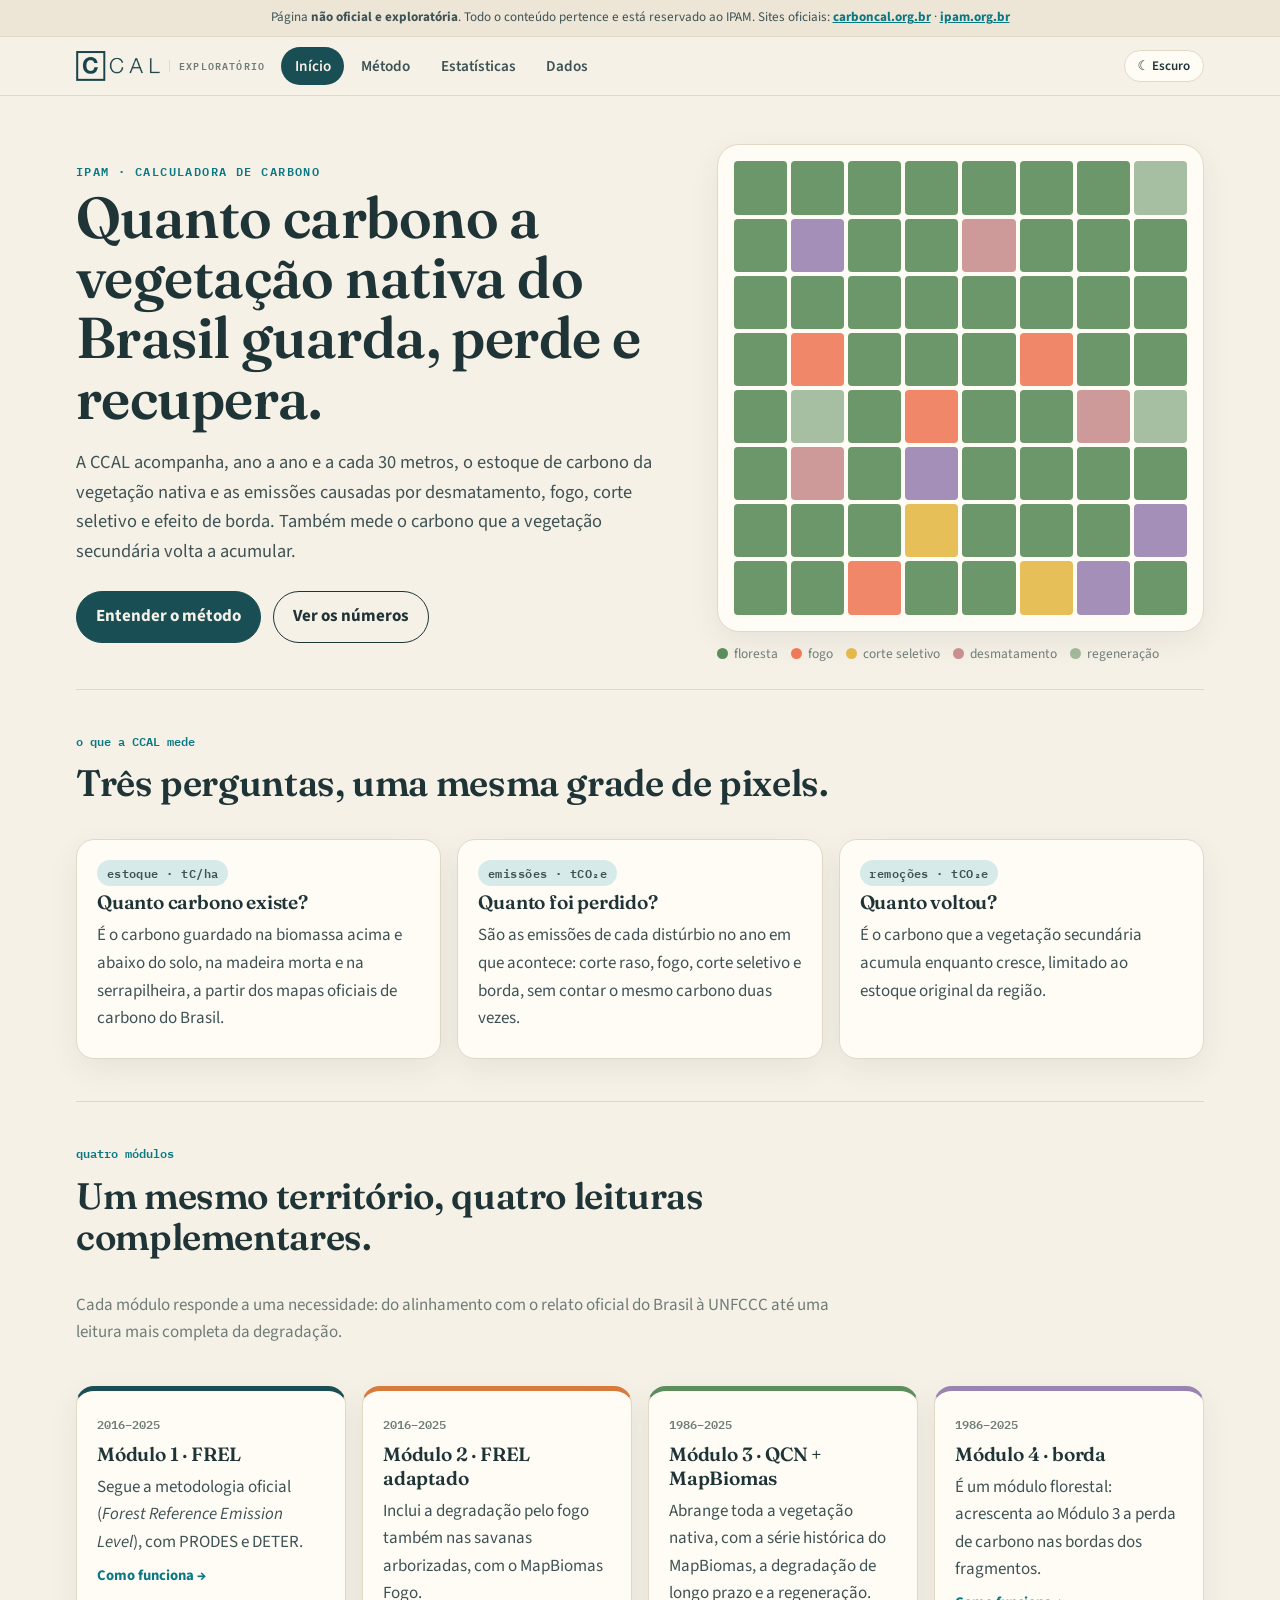
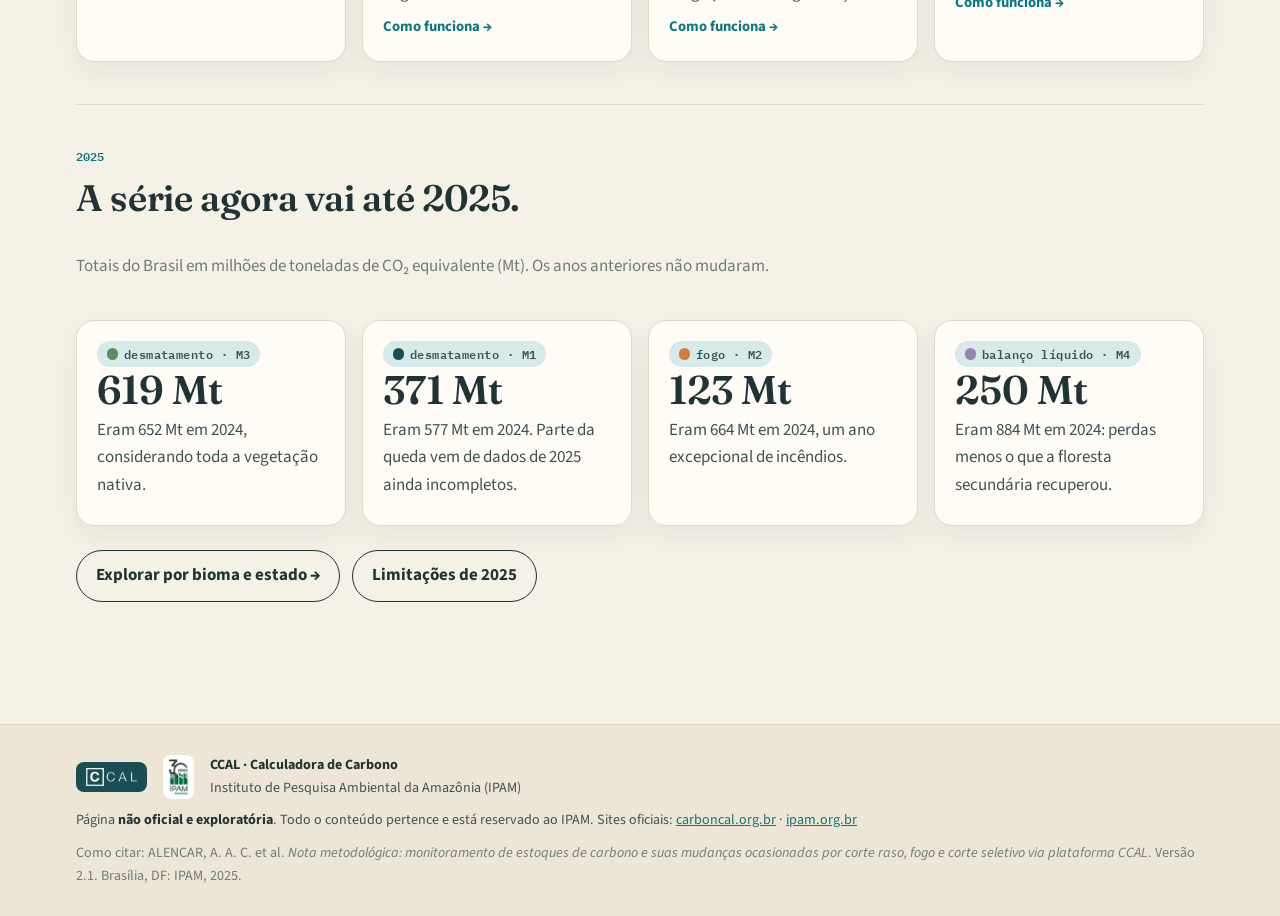
==== commit 81fca5ec: "Site: paleta e logos da CCAL oficial; comparação entre módulos nas estatísticas - cores próximas à p" ====
--- a/docs/index.html
+++ b/docs/index.html
@@ -13,7 +13,7 @@
 .hero-grid .hero{padding:0}
 .pix{display:grid;grid-template-columns:repeat(8,1fr);gap:4px;padding:1rem;background:var(--card);border:1px solid var(--line);border-radius:22px;box-shadow:var(--shadow)}
 .pix i{aspect-ratio:1;border-radius:4px;background:var(--sage);opacity:.9}
-.pix i.f{background:var(--fire)}.pix i.l{background:var(--logging)}.pix i.d{background:var(--sand)}.pix i.r{background:var(--regen);opacity:.55}.pix i.e{background:var(--edge)}
+.pix i.f{background:var(--fire)}.pix i.l{background:var(--logging)}.pix i.d{background:var(--defor)}.pix i.r{background:var(--regen);opacity:.55}.pix i.e{background:var(--edge)}
 .legend{display:flex;flex-wrap:wrap;gap:.8rem;margin-top:.7rem;font-size:.84rem;color:var(--muted)}
 .legend span{display:inline-flex;align-items:center;gap:.35rem}
 .mod{border-top:5px solid var(--c)}
@@ -33,7 +33,7 @@
     </section>
     <div aria-hidden="true">
       <div class="pix" id="pix"></div>
-      <div class="legend"><span><i class="dot" style="background:var(--sage)"></i>floresta</span><span><i class="dot" style="background:var(--fire)"></i>fogo</span><span><i class="dot" style="background:var(--logging)"></i>corte seletivo</span><span><i class="dot" style="background:var(--sand)"></i>desmatamento</span><span><i class="dot" style="background:var(--regen);opacity:.55"></i>regeneração</span></div>
+      <div class="legend"><span><i class="dot" style="background:var(--sage)"></i>floresta</span><span><i class="dot" style="background:var(--fire)"></i>fogo</span><span><i class="dot" style="background:var(--logging)"></i>corte seletivo</span><span><i class="dot" style="background:var(--defor)"></i>desmatamento</span><span><i class="dot" style="background:var(--regen);opacity:.55"></i>regeneração</span></div>
     </div>
   </div>
 
--- a/docs/assets/site.css
+++ b/docs/assets/site.css
@@ -1,22 +1,23 @@
 /* CCAL · site exploratório. Tema claro terroso/pastel (padrão) e escuro terroso. */
 :root{
-  --ink:#3a2e24;--ink-2:#5b4a3b;--muted:#86725f;--paper:#f7f1e6;--paper-2:#efe6d6;--card:#fffaf1;--line:#e4d6c0;
-  --accent:#a65a38;--accent-soft:#f3dccb;--sand:#e9d8b9;
-  --clay:#b8653f;--ochre:#c49a3c;--sage:#6f8f5c;--mauve:#8f6f8a;--sky:#6f8fa6;--rose:#c27b7b;
-  --m1:var(--clay);--m2:var(--ochre);--m3:var(--sage);--m4:var(--mauve);
-  --fire:#c8642f;--logging:#8a6a3f;--defor:#7a3f2c;--regen:#6f8f5c;--edge:#8f6f8a;--grass:#c9a54a;--stock:#5d7f6e;
-  --warn-bg:#f6e7c8;--warn-line:#c99a3e;
-  --shadow:0 10px 30px rgba(90,60,30,.08);
+  --ink:#1f3436;--ink-2:#3e5254;--muted:#6f7c78;--paper:#f6f1e7;--paper-2:#ede5d6;--card:#fffcf6;--line:#e2d8c6;
+  --accent:#097883;--accent-soft:#d6ebe9;--brand:#194f54;--sand:#e8d9bd;
+  --clay:#c9765a;--ochre:#e4b949;--sage:#5d8c5d;--mauve:#9983b1;--sky:#a3c6e7;--rose:#c98f8f;
+  --m1:#194f54;--m2:#d87a3a;--m3:#5d8c5d;--m4:#9983b1;
+  --fire:#ef7a5a;--logging:#e4b949;--defor:#c98f8f;--regen:#5d8c5d;--edge:#9983b1;--grass:#c39d33;--stock:#357d7e;--net:#f29a2e;
+  --warn-bg:#f7ecd2;--warn-line:#c39d33;
+  --shadow:0 10px 30px rgba(40,50,40,.07);
   --display:"Fraunces",Georgia,"Times New Roman",serif;
   --body:"Source Sans 3",system-ui,-apple-system,"Segoe UI",sans-serif;
   --mono:"IBM Plex Mono",ui-monospace,Consolas,monospace;
 }
 :root[data-theme=dark]{
-  --ink:#f2e7d7;--ink-2:#e0d0bb;--muted:#c3ae96;--paper:#33291f;--paper-2:#3b3026;--card:#43372c;--line:#5c4b3c;
-  --accent:#e3a37d;--accent-soft:#5a4232;--sand:#5a4a37;
-  --clay:#e39a74;--ochre:#e2c06f;--sage:#a9c58f;--mauve:#c9a3c2;--sky:#a3bfd2;--rose:#e0a3a3;
-  --fire:#ee9a64;--logging:#d2ad78;--defor:#e08b6f;--regen:#a9c58f;--edge:#c9a3c2;--grass:#e6c977;--stock:#9cc3b0;
-  --warn-bg:#4d3d26;--warn-line:#d9b26a;--shadow:0 10px 30px rgba(0,0,0,.25);
+  --ink:#f1e8da;--ink-2:#ddd0bd;--muted:#bba892;--paper:#33291f;--paper-2:#3c3127;--card:#44382d;--line:#5d4c3d;
+  --accent:#7cc9c9;--accent-soft:#2f4a48;--brand:#9fd6d2;--sand:#5a4a37;
+  --clay:#e39a7c;--ochre:#efcd70;--sage:#9cc18f;--mauve:#c3aedb;--sky:#b9d5ef;--rose:#e4b0b0;
+  --m1:#7cc9c9;--m2:#f0a46d;--m3:#9cc18f;--m4:#c3aedb;
+  --fire:#f59a7f;--logging:#efcd70;--defor:#e4b0b0;--regen:#9cc18f;--edge:#c3aedb;--grass:#e2c56a;--stock:#8fcbc7;--net:#f7b866;
+  --warn-bg:#4d3d26;--warn-line:#e2c56a;--shadow:0 10px 30px rgba(0,0,0,.25);
 }
 *{box-sizing:border-box}
 html{scroll-behavior:smooth}
@@ -27,13 +28,14 @@
 .notice a{font-weight:700}
 .top{position:sticky;top:0;z-index:20;background:color-mix(in srgb,var(--paper) 92%,transparent);backdrop-filter:blur(8px);border-bottom:1px solid var(--line)}
 .top-in{max-width:1160px;margin:auto;padding:.65rem 1rem;display:flex;align-items:center;gap:1rem}
-.brand{font:700 1.2rem/1 var(--display);text-decoration:none;color:var(--ink);white-space:nowrap}
-.brand span{color:var(--accent)}
-.brand small{display:block;font:600 .62rem/1.2 var(--body);letter-spacing:.14em;text-transform:uppercase;color:var(--muted);margin-top:.2rem}
+.brand{display:flex;align-items:center;gap:.55rem;text-decoration:none;color:var(--ink);white-space:nowrap}
+.brand img{height:30px;width:auto;filter:brightness(0) saturate(100%) invert(22%) sepia(18%) saturate(1200%) hue-rotate(140deg)}
+:root[data-theme=dark] .brand img{filter:none}
+.brand small{font:600 .62rem/1.2 var(--mono);letter-spacing:.12em;text-transform:uppercase;color:var(--muted);border-left:1px solid var(--line);padding-left:.55rem}
 .top nav{display:flex;gap:.2rem;overflow-x:auto;flex:1;scrollbar-width:none}
 .top nav a{padding:.42rem .85rem;border-radius:999px;text-decoration:none;color:var(--ink-2);font-weight:600;font-size:.95rem;white-space:nowrap}
 .top nav a:hover{background:var(--accent-soft)}
-.top nav a[aria-current=page]{background:var(--ink);color:var(--paper)}
+.top nav a[aria-current=page]{background:var(--brand);color:var(--paper)}
 .theme{border:1px solid var(--line);background:var(--card);color:var(--ink);border-radius:999px;padding:.38rem .8rem;font:600 .82rem var(--body);cursor:pointer;white-space:nowrap}
 main{max-width:1160px;margin:auto;padding:0 1rem 4rem}
 .hero{padding:3.2rem 0 1.6rem;max-width:860px}
@@ -60,7 +62,7 @@
 .big{font:600 clamp(1.8rem,4vw,2.5rem)/1.05 var(--display);color:var(--ink)}
 .cta{display:flex;flex-wrap:wrap;gap:.7rem;margin-top:1.5rem}
 .btn{display:inline-block;padding:.7rem 1.2rem;border-radius:999px;border:1px solid var(--ink);text-decoration:none;font-weight:700;color:var(--ink)}
-.btn.primary{background:var(--ink);color:var(--paper)}
+.btn.primary{background:var(--brand);border-color:var(--brand);color:var(--paper)}
 code{font:.84em var(--mono);background:var(--paper-2);padding:.08rem .35rem;border-radius:5px;overflow-wrap:anywhere}
 .table-wrap{overflow-x:auto;border:1px solid var(--line);border-radius:14px;background:var(--card)}
 table{width:100%;border-collapse:collapse;font-size:.93rem;min-width:560px}
@@ -73,7 +75,7 @@
 .seg{display:inline-flex;flex-wrap:wrap;gap:.3rem;background:var(--paper-2);padding:.25rem;border-radius:999px;border:1px solid var(--line)}
 .seg button{border:0;background:transparent;color:var(--ink-2);font:600 .88rem var(--body);padding:.4rem .85rem;border-radius:999px;cursor:pointer}
 .seg button:hover{background:var(--card)}
-.seg button[aria-pressed=true]{background:var(--ink);color:var(--paper)}
+.seg button[aria-pressed=true]{background:var(--brand);color:var(--paper)}
 .seg.wrap{border-radius:16px}
 .flabel{display:block;font:600 .7rem var(--mono);letter-spacing:.08em;text-transform:uppercase;color:var(--muted);margin:0 0 .35rem .2rem}
 .chart-box{position:relative;height:340px}
@@ -84,3 +86,8 @@
 body{overflow-x:hidden}
 .grid>*,.card,main>*{min-width:0}
 @media (max-width:640px){.top nav a[href="index.html"]{display:none}}
+
+.foot-logos{display:flex;align-items:center;gap:1rem;flex-wrap:wrap}
+.foot-logos img{height:44px;width:auto;background:#fff;border-radius:8px;padding:4px}
+.foot-logos img.ccal{height:30px;background:var(--brand);padding:6px 10px}
+.seg button[aria-pressed=true] .dot{box-shadow:0 0 0 2px var(--paper)}
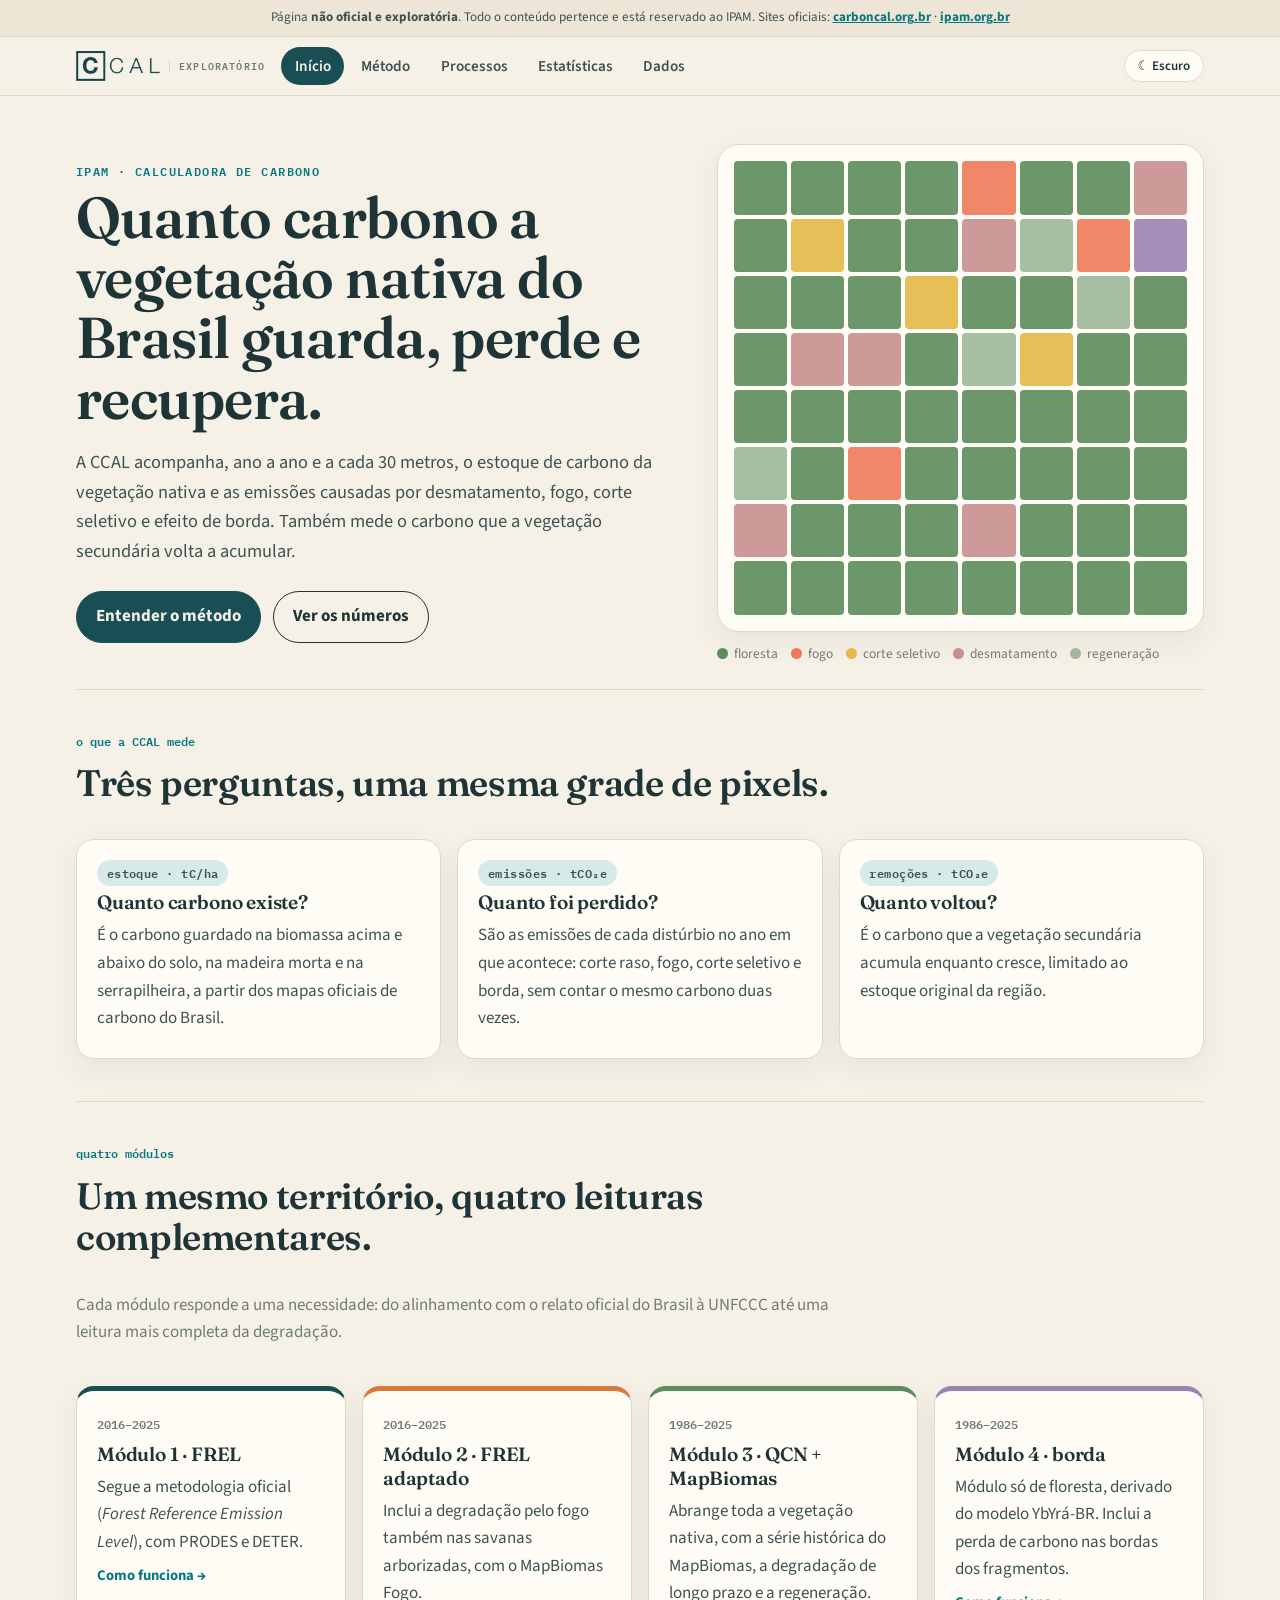
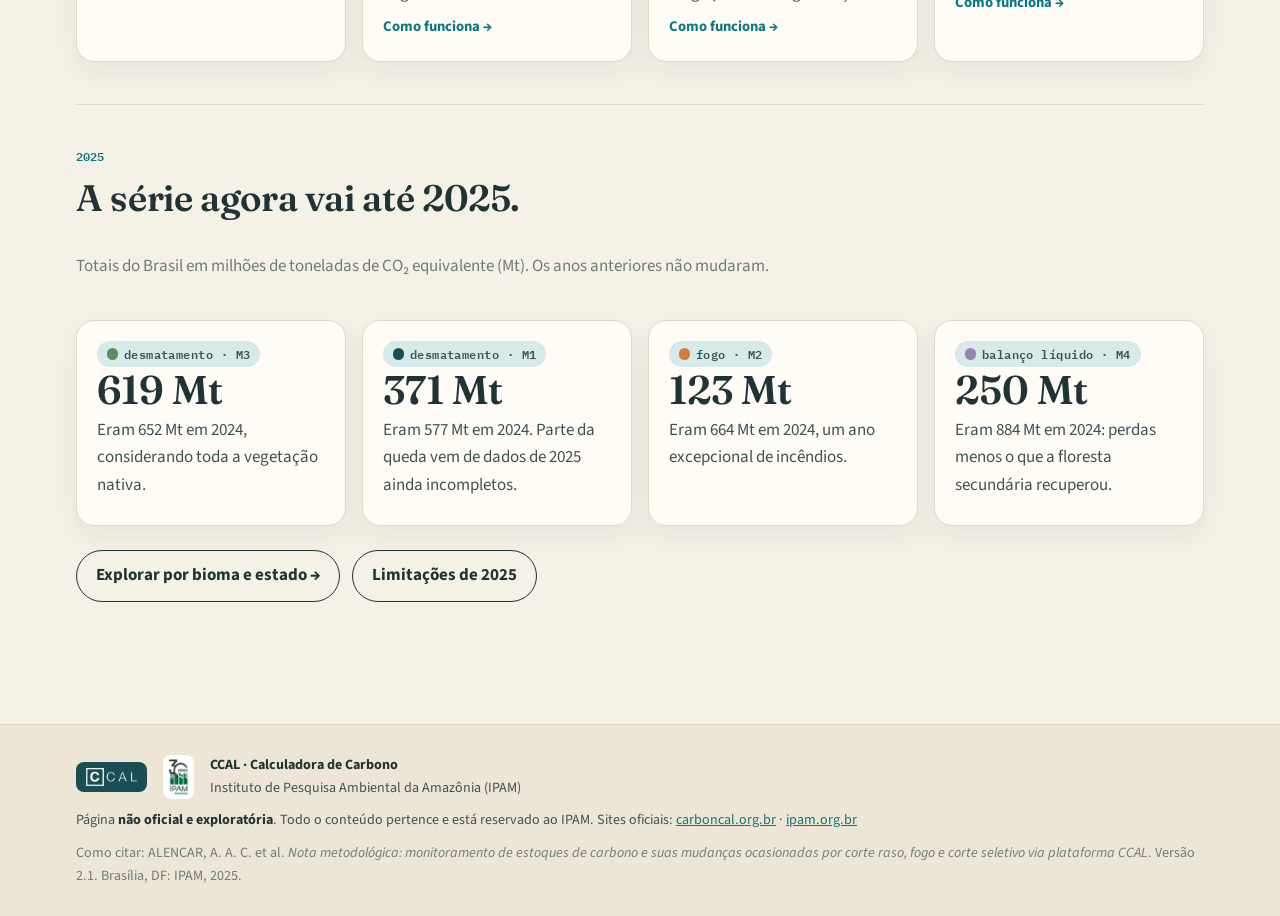
==== commit 769b4404: "Site: M4 é módulo só de floresta derivado do YbYrá-BR (não é extensão do M3) Co-Authored-By: Claude " ====
--- a/docs/index.html
+++ b/docs/index.html
@@ -53,7 +53,7 @@
       <a class="card mod" style="--c:var(--m1)" href="metodo.html#modulos"><span class="yrs">2016–2025</span><h3>Módulo 1 · FREL</h3><p>Segue a metodologia oficial (<em>Forest Reference Emission Level</em>), com PRODES e DETER.</p><span class="go">Como funciona →</span></a>
       <a class="card mod" style="--c:var(--m2)" href="metodo.html#modulos"><span class="yrs">2016–2025</span><h3>Módulo 2 · FREL adaptado</h3><p>Inclui a degradação pelo fogo também nas savanas arborizadas, com o MapBiomas Fogo.</p><span class="go">Como funciona →</span></a>
       <a class="card mod" style="--c:var(--m3)" href="metodo.html#modulos"><span class="yrs">1986–2025</span><h3>Módulo 3 · QCN + MapBiomas</h3><p>Abrange toda a vegetação nativa, com a série histórica do MapBiomas, a degradação de longo prazo e a regeneração.</p><span class="go">Como funciona →</span></a>
-      <a class="card mod" style="--c:var(--m4)" href="metodo.html#modulos"><span class="yrs">1986–2025</span><h3>Módulo 4 · borda</h3><p>É um módulo florestal: acrescenta ao Módulo 3 a perda de carbono nas bordas dos fragmentos.</p><span class="go">Como funciona →</span></a>
+      <a class="card mod" style="--c:var(--m4)" href="metodo.html#modulos"><span class="yrs">1986–2025</span><h3>Módulo 4 · borda</h3><p>Módulo só de floresta, derivado do modelo YbYrá-BR. Inclui a perda de carbono nas bordas dos fragmentos.</p><span class="go">Como funciona →</span></a>
     </div>
   </section>
 
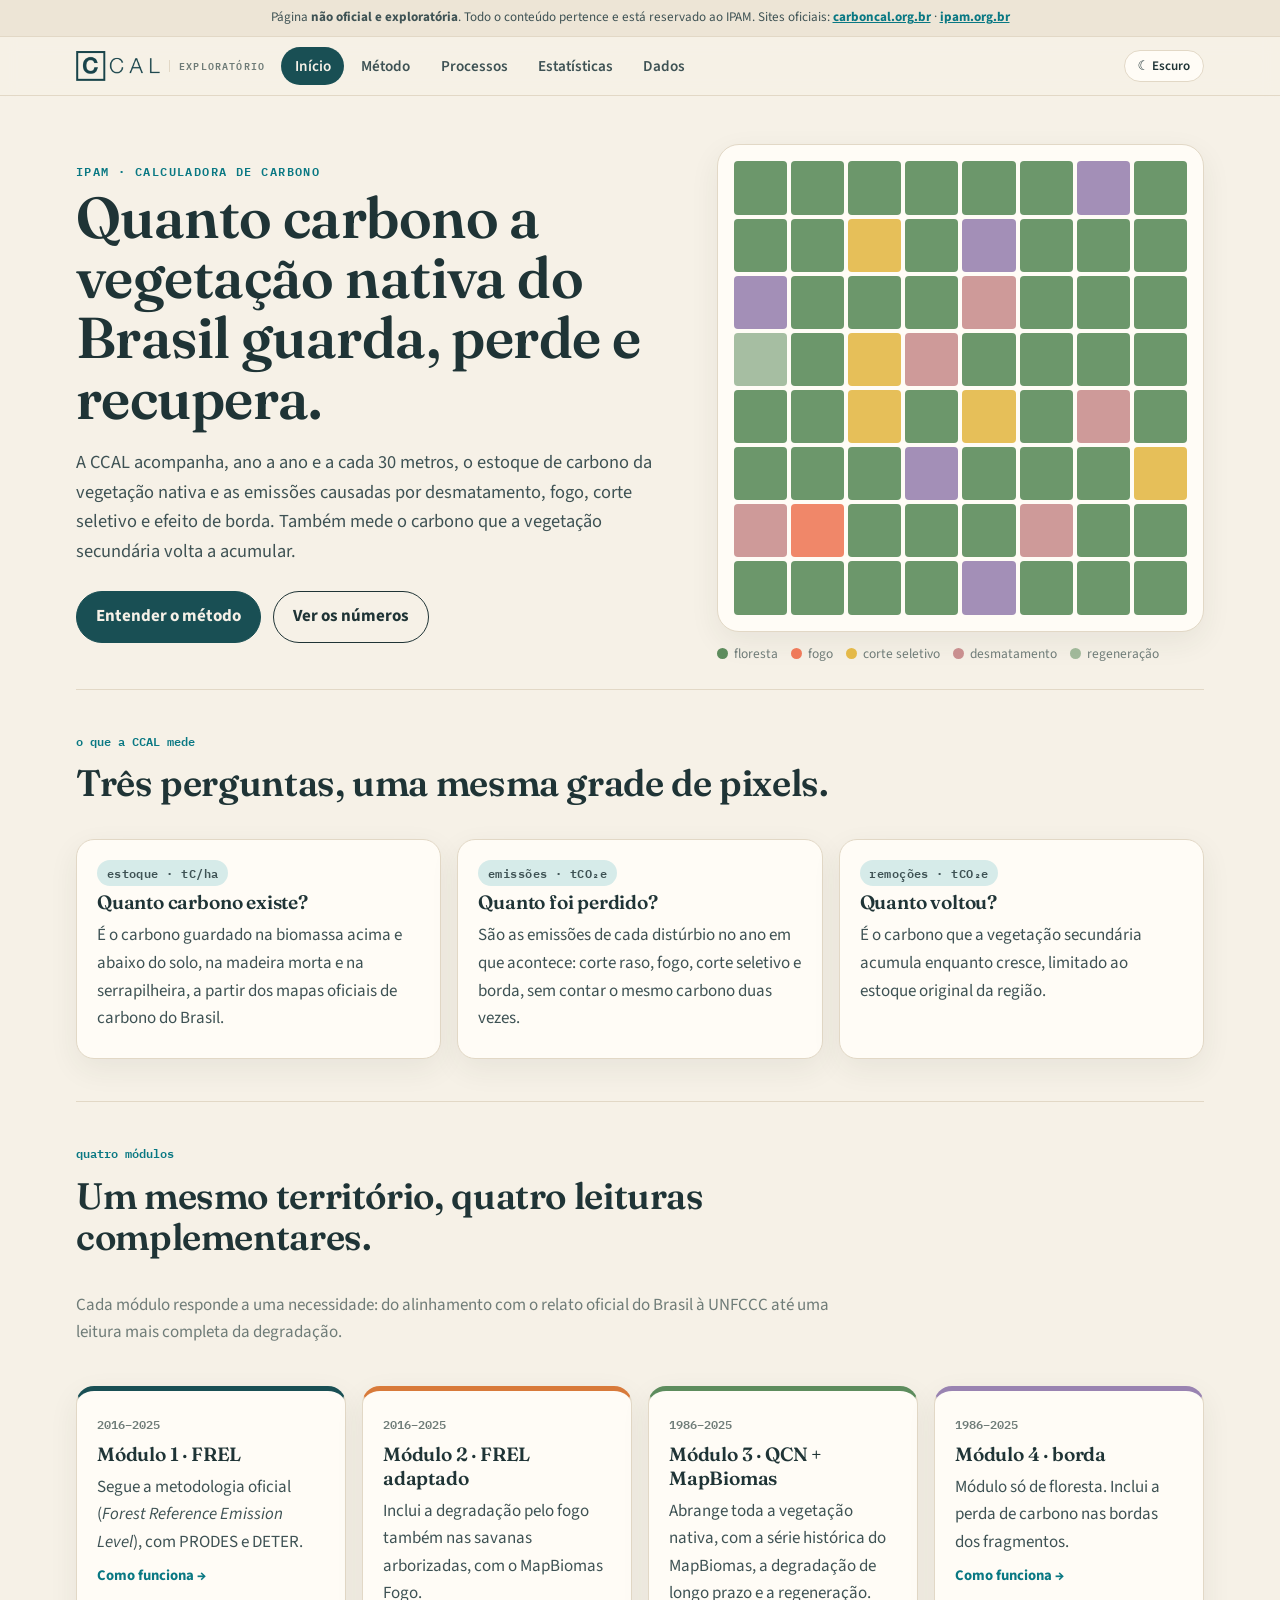
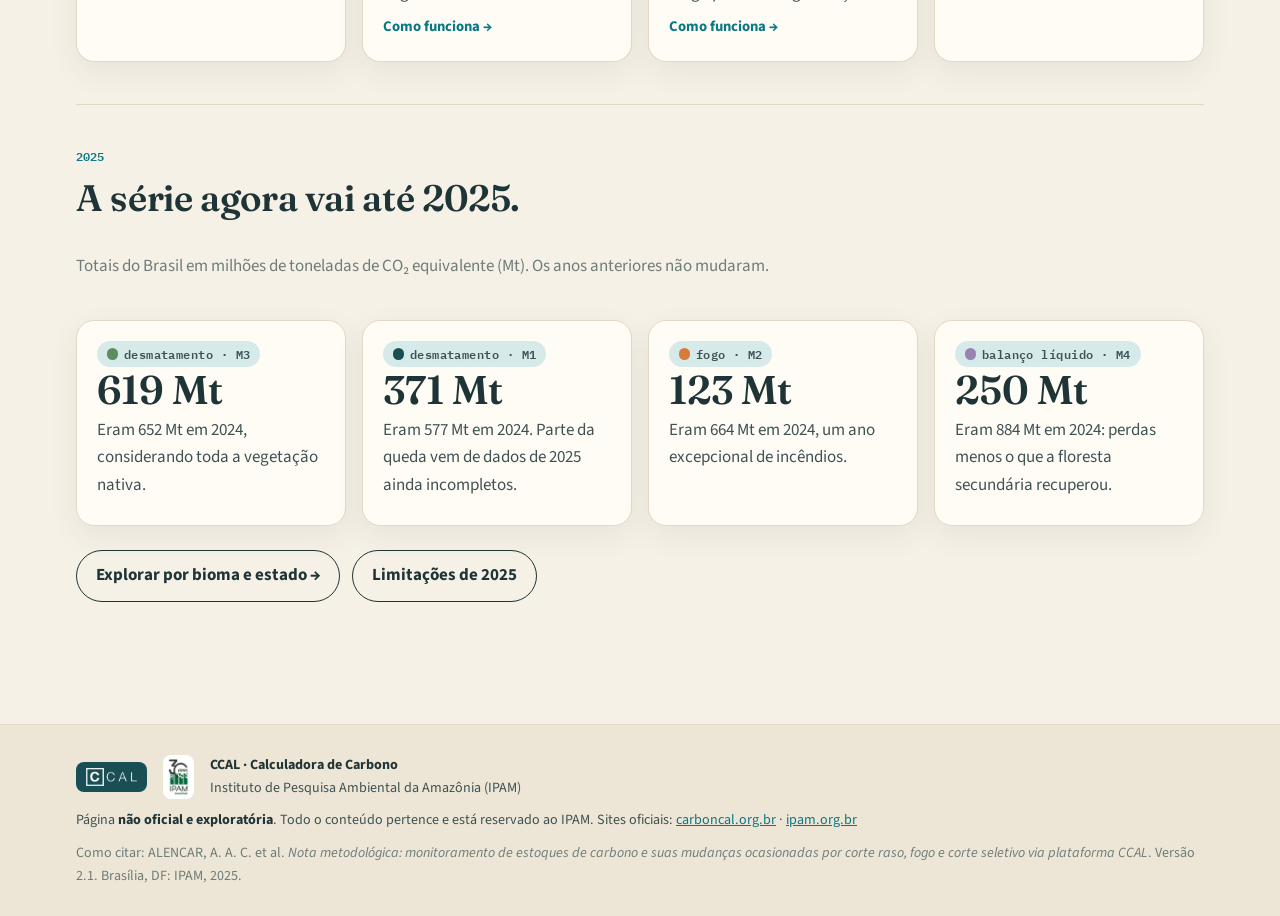
==== commit 17539ecb: "Site: descreve o M4 só como módulo florestal, sem citar o modelo de origem Co-Authored-By: Claude Op" ====
--- a/docs/index.html
+++ b/docs/index.html
@@ -53,7 +53,7 @@
       <a class="card mod" style="--c:var(--m1)" href="metodo.html#modulos"><span class="yrs">2016–2025</span><h3>Módulo 1 · FREL</h3><p>Segue a metodologia oficial (<em>Forest Reference Emission Level</em>), com PRODES e DETER.</p><span class="go">Como funciona →</span></a>
       <a class="card mod" style="--c:var(--m2)" href="metodo.html#modulos"><span class="yrs">2016–2025</span><h3>Módulo 2 · FREL adaptado</h3><p>Inclui a degradação pelo fogo também nas savanas arborizadas, com o MapBiomas Fogo.</p><span class="go">Como funciona →</span></a>
       <a class="card mod" style="--c:var(--m3)" href="metodo.html#modulos"><span class="yrs">1986–2025</span><h3>Módulo 3 · QCN + MapBiomas</h3><p>Abrange toda a vegetação nativa, com a série histórica do MapBiomas, a degradação de longo prazo e a regeneração.</p><span class="go">Como funciona →</span></a>
-      <a class="card mod" style="--c:var(--m4)" href="metodo.html#modulos"><span class="yrs">1986–2025</span><h3>Módulo 4 · borda</h3><p>Módulo só de floresta, derivado do modelo YbYrá-BR. Inclui a perda de carbono nas bordas dos fragmentos.</p><span class="go">Como funciona →</span></a>
+      <a class="card mod" style="--c:var(--m4)" href="metodo.html#modulos"><span class="yrs">1986–2025</span><h3>Módulo 4 · borda</h3><p>Módulo só de floresta. Inclui a perda de carbono nas bordas dos fragmentos.</p><span class="go">Como funciona →</span></a>
     </div>
   </section>
 
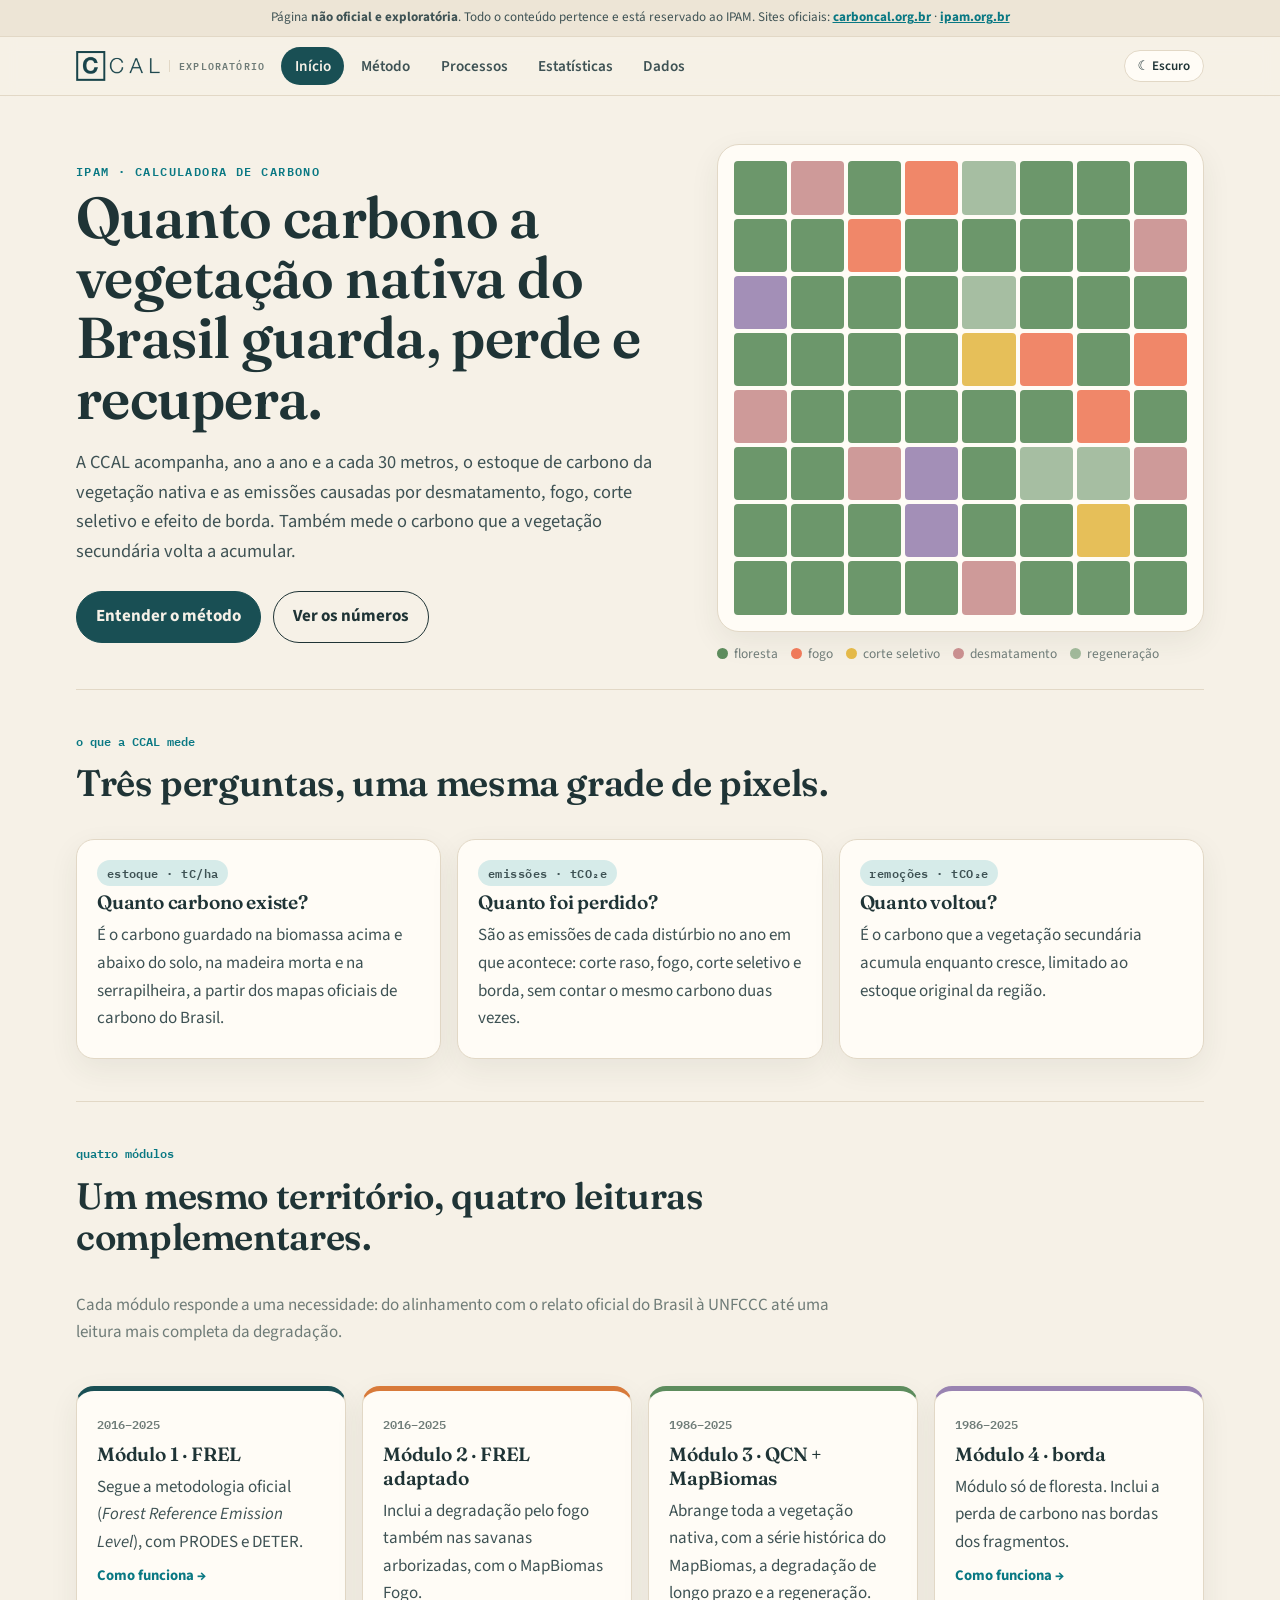
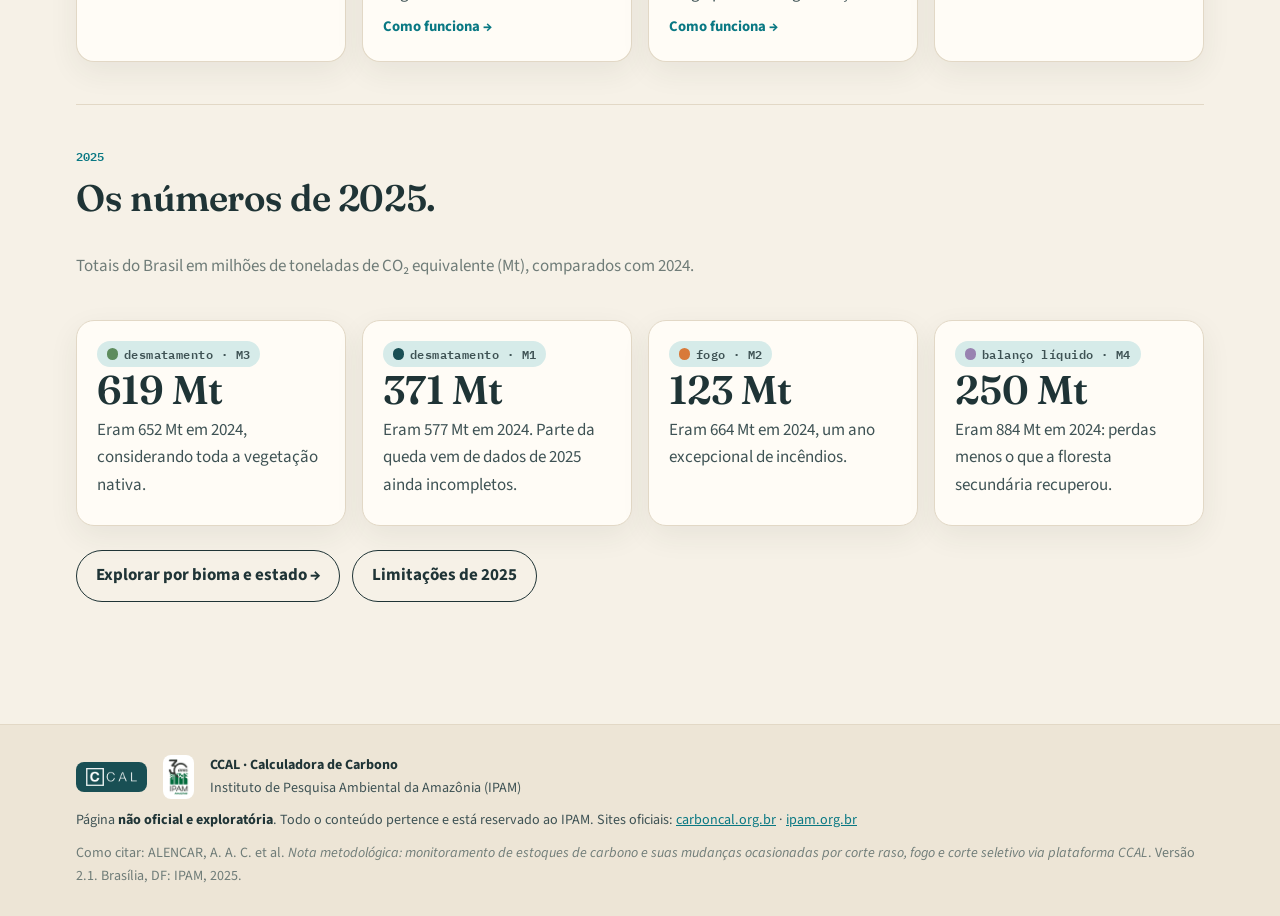
==== commit 38f5aaee: "Site: apresenta o produto atual, sem comparações entre versões Co-Authored-By: Claude Opus 5.5 <nore" ====
--- a/docs/index.html
+++ b/docs/index.html
@@ -58,8 +58,8 @@
   </section>
 
   <section class="block">
-    <div class="sec-head"><span class="num">2025</span><h2>A série agora vai até 2025.</h2>
-      <p class="muted">Totais do Brasil em milhões de toneladas de CO₂ equivalente (Mt). Os anos anteriores não mudaram.</p></div>
+    <div class="sec-head"><span class="num">2025</span><h2>Os números de 2025.</h2>
+      <p class="muted">Totais do Brasil em milhões de toneladas de CO₂ equivalente (Mt), comparados com 2024.</p></div>
     <div class="grid">
       <div class="card"><span class="tag"><i class="dot" style="background:var(--m3)"></i>desmatamento · M3</span><div class="big">619 Mt</div><p>Eram 652 Mt em 2024, considerando toda a vegetação nativa.</p></div>
       <div class="card"><span class="tag"><i class="dot" style="background:var(--m1)"></i>desmatamento · M1</span><div class="big">371 Mt</div><p>Eram 577 Mt em 2024. Parte da queda vem de dados de 2025 ainda incompletos.</p></div>
